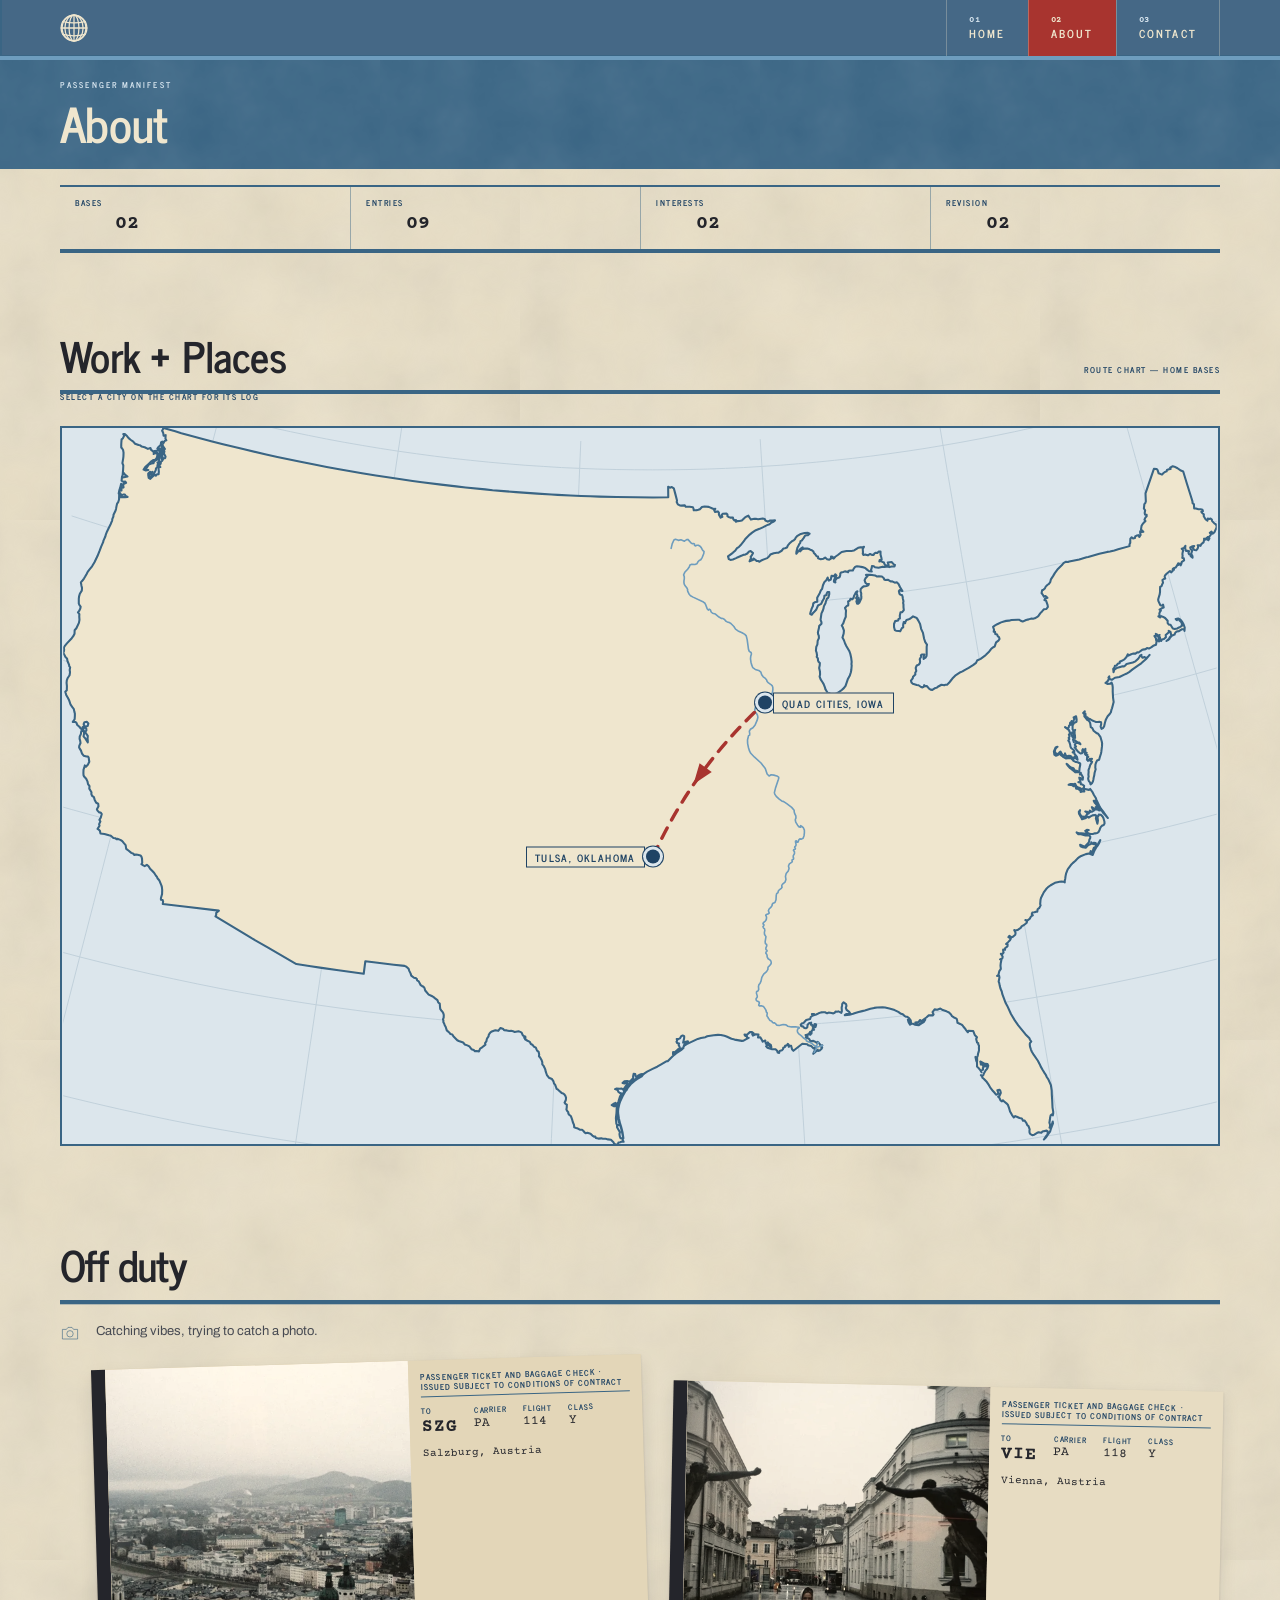
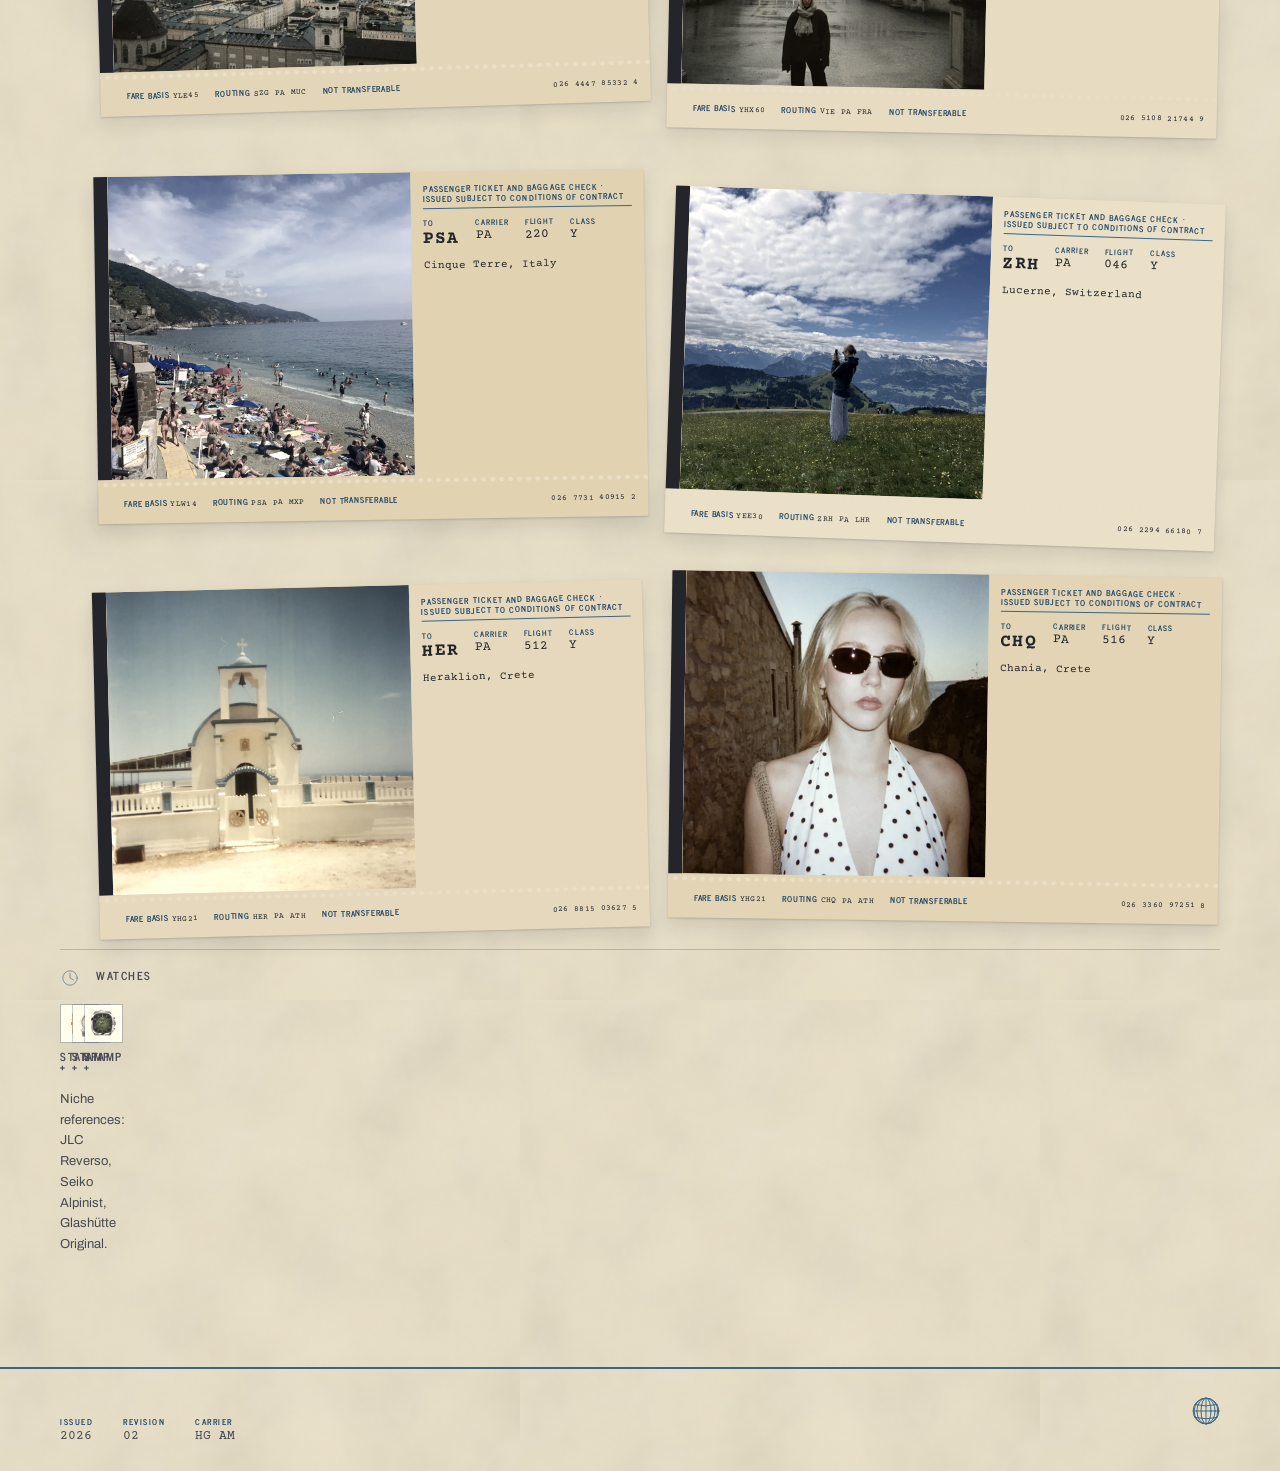
==== about.html @ 4b12994c "Strip the Off duty section down to one line Three labels were describing the same thing. "Hobbies" a" ====
<!DOCTYPE html>
<html lang="en">
<head>
<meta charset="utf-8">
<meta name="viewport" content="width=device-width, initial-scale=1">
<title>About &mdash; Hayden Guenzler</title>
<link rel="preconnect" href="https://fonts.googleapis.com">
<link rel="preconnect" href="https://fonts.gstatic.com" crossorigin>
<link href="https://fonts.googleapis.com/css2?family=News+Cycle:wght@400;700&family=Archivo:wght@400;500;600;700&family=Courier+Prime:wght@400;700&display=swap" rel="stylesheet">
<link rel="stylesheet" href="css/tokens.css?v=2">
<link rel="stylesheet" href="css/base.css?v=2">
<link rel="stylesheet" href="css/layout.css?v=2">
<link rel="stylesheet" href="css/components.css?v=2">
<link rel="stylesheet" href="css/route-map.css?v=2">
<link rel="stylesheet" href="css/boarding-stub.css?v=2">
</head>
<body>
<nav class="pa-nav">
  <div class="pa-shell">
    <a class="pa-nav-mark" href="index.html" aria-label="Home">
      <svg><use href="assets/icons.svg#pa-globe"></use></svg>
    </a>
    <ul>
      <li><a data-section href="index.html"><span class="num">01</span><span class="name">Home</span></a></li>
      <li><a data-section href="about.html" aria-current="page"><span class="num">02</span><span class="name">About</span></a></li>
      <li><a data-section href="contact.html"><span class="num">03</span><span class="name">Contact</span></a></li>
    </ul>
  </div>
</nav>

<header>
  <div class="pa-masthead">
    <div class="pa-inkwash"></div>
    <div class="pa-shell">
      <p class="pa-eyebrow">Passenger manifest</p>
      <h1>About</h1>
    </div>
  </div>
  <div class="pa-shell">
    <dl class="pa-fields">
      <div><dt class="pa-label">Bases</dt><dd class="pa-data">02</dd></div>
      <div><dt class="pa-label">Entries</dt><dd class="pa-data">09</dd></div>
      <div><dt class="pa-label">Interests</dt><dd class="pa-data">02</dd></div>
      <div><dt class="pa-label">Revision</dt><dd class="pa-data">02</dd></div>
    </dl>
  </div>
</header>

<main class="pa-shell" style="padding-top:64px">

  <section>
    <div class="pa-section-head">
      <h2>Work + Places</h2>
      <p class="pa-label">Route chart &mdash; home bases</p>
    </div>
    <hr>

    <p class="pa-label pa-map-hint" data-map-hint>Select a city on the chart for its log</p>
    <div class="pa-map-wrap" data-route-map>
      <figure class="pa-chart">
        <svg viewBox="0 0 1000 621" role="img" aria-label="Chart of the continental United States with two marked home bases, Quad Cities in Iowa and Tulsa in Oklahoma, joined by a dashed route line.">
          <use href="assets/us-outline.svg#us-grid" fill="none" stroke="#3A6584" stroke-width="0.8" opacity="0.18"></use>
          <use href="assets/us-outline.svg#us" fill="#EFE6CE" stroke="#3A6584" stroke-width="1.8" stroke-linejoin="round" stroke-linecap="round"></use>
          <use href="assets/us-outline.svg#us-rivers" fill="none" stroke="#6E9DBE" stroke-width="1.4" stroke-linecap="round" stroke-linejoin="round"></use>
          <path d="M 511.1 371.9 Q 546 295 608.2 238.1" fill="none" stroke="#A8342F" stroke-width="3" stroke-dasharray="10 8" stroke-linecap="round"></path>
          <polygon points="11,0 -7,6.5 -7,-6.5" fill="#A8342F" transform="translate(552.8 300) rotate(126)"></polygon>
        </svg>

        <a class="pa-pin" data-station="quad-cities" href="#log-quad-cities" aria-expanded="false">
          <span class="dot"></span><span class="plate">Quad Cities, Iowa</span>
        </a>
        <a class="pa-pin" data-station="tulsa" href="#log-tulsa" aria-expanded="false">
          <span class="dot"></span><span class="plate">Tulsa, Oklahoma</span>
        </a>
      </figure>

      <div class="pa-log" data-station="quad-cities" id="log-quad-cities">
        <div class="pa-log-head"><span class="dot"></span><h3>Quad Cities, Iowa</h3></div>
        <hr style="border-top:var(--pa-rule)">
        <ul class="pa-list">
        <li><svg><use href="assets/icons.svg#pa-pennant"></use></svg><p>Pleasant Valley High School</p></li>
        <li><svg><use href="assets/icons.svg#pa-note"></use></svg><p>Played drums in jazz band, ran cross country, played center in basketball. Briefly convinced this was the Larry Bird route</p></li>
        <li><svg><use href="assets/icons.svg#pa-rack"></use></svg><p>Watched logistics happen firsthand inside John Deere&rsquo;s parts warehouse, one of the largest in the country</p></li>
        </ul>
      </div>
      <div class="pa-log" data-station="tulsa" id="log-tulsa">
        <div class="pa-log-head"><span class="dot"></span><h3>Tulsa, Oklahoma</h3></div>
        <hr style="border-top:var(--pa-rule)">
        <ul class="pa-list">
        <li><svg><use href="assets/icons.svg#pa-pennant"></use></svg><p>Studied finance at Oral Roberts University</p></li>
        <li><svg><use href="assets/icons.svg#pa-document"></use></svg><p>Co-founded and ran M&amp;G Journal, a student-run finance publication covering capital markets, startups and careers, connecting students across private equity, investment banking and personal financial planning so they saw the whole field rather than one corner</p></li>
        <li><svg><use href="assets/icons.svg#pa-people"></use></svg><p>Co-founded Sky Ventures, Oklahoma&rsquo;s first student-run accelerator, five universities, six companies through the cohort, $50,000 deployed</p></li>
        <li><svg><use href="assets/icons.svg#pa-book"></use></svg><p>Volunteered for Junior Achievement, helping teach financial literacy and an entrepreneurial mindset to elementary students</p></li>
        <li><svg><use href="assets/icons.svg#pa-bank"></use></svg><p>Risk-rated fintech and cannabis-adjacent accounts at Regent Bank, running onboarding through committee review inside a heavily regulated shop</p></li>
        <li><svg><use href="assets/icons.svg#pa-launch"></use></svg><p>Help founders build, launch and grow companies at i2E, connecting them to capital across the region</p></li>
</ul>
      </div>
    </div>

  </section>

  <section class="pa-section">
    <div class="pa-section-head">
      <h2>Off duty</h2>
    </div>
    <hr>

    <div class="pa-hobby">
      <svg><use href="assets/icons.svg#pa-camera"></use></svg>
      <div>
        <p class="pa-note" style="margin-bottom:20px">Catching vibes, trying to catch a photo.</p>
        <div class="pa-stubs">
          <details class="pa-stub">
            <summary>
              <div class="pa-stub-top">
                <span class="pa-stub-edge"></span>
                <figure><img src="assets/images/travel/salzburg.webp" alt="Salzburg seen from the fortress at dusk, church domes and the river below a grey sky" width="900" height="1200" loading="lazy" decoding="async"></figure>
                <div class="pa-stub-body">
                  <p class="pa-stub-terms">Passenger Ticket and Baggage Check &middot; Issued subject to conditions of contract</p>
                  <dl>
                    <dt>To</dt><dt>Carrier</dt><dt>Flight</dt><dt>Class</dt>
                    <dd>SZG</dd><dd>PA</dd><dd>114</dd><dd>Y</dd>
                  </dl>
                  <p class="pa-stub-city">Salzburg, Austria</p>
                </div>
              </div>
              <div class="pa-perf"></div>
              <div class="pa-stub-foot">
                <span>Fare basis <b>YLE45</b></span>
                <span>Routing <b>SZG PA MUC</b></span>
                <span>Not transferable</span>
                <span class="serial"><b>026 4447 85332 4</b></span>
              </div>
            </summary>
            <p class="pa-stub-note">Shot from the fortress. Domes, the river, and the whole city under low grey.</p>
          </details>
          <details class="pa-stub">
            <summary>
              <div class="pa-stub-top">
                <span class="pa-stub-edge"></span>
                <figure><img src="assets/images/travel/vienna.webp" alt="An empty street at dusk with wet cobbles, bronze statues on plinths either side and a fortress on the hill beyond" width="900" height="1200" loading="lazy" decoding="async"></figure>
                <div class="pa-stub-body">
                  <p class="pa-stub-terms">Passenger Ticket and Baggage Check &middot; Issued subject to conditions of contract</p>
                  <dl>
                    <dt>To</dt><dt>Carrier</dt><dt>Flight</dt><dt>Class</dt>
                    <dd>VIE</dd><dd>PA</dd><dd>118</dd><dd>Y</dd>
                  </dl>
                  <p class="pa-stub-city">Vienna, Austria</p>
                </div>
              </div>
              <div class="pa-perf"></div>
              <div class="pa-stub-foot">
                <span>Fare basis <b>YHX60</b></span>
                <span>Routing <b>VIE PA FRA</b></span>
                <span>Not transferable</span>
                <span class="serial"><b>026 5108 21744 9</b></span>
              </div>
            </summary>
            <p class="pa-stub-note">Empty street at dusk. Wet cobbles, bronze statues mid-throw on both sides.</p>
          </details>
          <details class="pa-stub">
            <summary>
              <div class="pa-stub-top">
                <span class="pa-stub-edge"></span>
                <figure><img src="assets/images/travel/cinque-terre.webp" alt="A crowded pebble beach on the Ligurian coast with blue umbrellas, headland and open sea" width="900" height="1200" loading="lazy" decoding="async"></figure>
                <div class="pa-stub-body">
                  <p class="pa-stub-terms">Passenger Ticket and Baggage Check &middot; Issued subject to conditions of contract</p>
                  <dl>
                    <dt>To</dt><dt>Carrier</dt><dt>Flight</dt><dt>Class</dt>
                    <dd>PSA</dd><dd>PA</dd><dd>220</dd><dd>Y</dd>
                  </dl>
                  <p class="pa-stub-city">Cinque Terre, Italy</p>
                </div>
              </div>
              <div class="pa-perf"></div>
              <div class="pa-stub-foot">
                <span>Fare basis <b>YLW14</b></span>
                <span>Routing <b>PSA PA MXP</b></span>
                <span>Not transferable</span>
                <span class="serial"><b>026 7731 40915 2</b></span>
              </div>
            </summary>
            <p class="pa-stub-note">Monterosso in September. Umbrellas all the way down to the water.</p>
          </details>
          <details class="pa-stub">
            <summary>
              <div class="pa-stub-top">
                <span class="pa-stub-edge"></span>
                <figure><img src="assets/images/travel/lucerne.webp" alt="A meadow of buttercups high above the valley with snow-capped Alps along the horizon" width="900" height="1200" loading="lazy" decoding="async"></figure>
                <div class="pa-stub-body">
                  <p class="pa-stub-terms">Passenger Ticket and Baggage Check &middot; Issued subject to conditions of contract</p>
                  <dl>
                    <dt>To</dt><dt>Carrier</dt><dt>Flight</dt><dt>Class</dt>
                    <dd>ZRH</dd><dd>PA</dd><dd>046</dd><dd>Y</dd>
                  </dl>
                  <p class="pa-stub-city">Lucerne, Switzerland</p>
                </div>
              </div>
              <div class="pa-perf"></div>
              <div class="pa-stub-foot">
                <span>Fare basis <b>YEE30</b></span>
                <span>Routing <b>ZRH PA LHR</b></span>
                <span>Not transferable</span>
                <span class="serial"><b>026 2294 66180 7</b></span>
              </div>
            </summary>
            <p class="pa-stub-note">Up the Rigi. Alps on every side and a meadow full of buttercups.</p>
          </details>
          <details class="pa-stub">
            <summary>
              <div class="pa-stub-top">
                <span class="pa-stub-edge"></span>
                <figure><img src="assets/images/travel/crete-heraklion.webp" alt="A small whitewashed Greek chapel with a blue dome and bell, the sea behind it" width="900" height="1200" loading="lazy" decoding="async"></figure>
                <div class="pa-stub-body">
                  <p class="pa-stub-terms">Passenger Ticket and Baggage Check &middot; Issued subject to conditions of contract</p>
                  <dl>
                    <dt>To</dt><dt>Carrier</dt><dt>Flight</dt><dt>Class</dt>
                    <dd>HER</dd><dd>PA</dd><dd>512</dd><dd>Y</dd>
                  </dl>
                  <p class="pa-stub-city">Heraklion, Crete</p>
                </div>
              </div>
              <div class="pa-perf"></div>
              <div class="pa-stub-foot">
                <span>Fare basis <b>YHG21</b></span>
                <span>Routing <b>HER PA ATH</b></span>
                <span>Not transferable</span>
                <span class="serial"><b>026 8815 03627 5</b></span>
              </div>
            </summary>
            <p class="pa-stub-note">A white chapel above the sea. Blue dome, one bell, nobody else up there.</p>
          </details>
          <details class="pa-stub">
            <summary>
              <div class="pa-stub-top">
                <span class="pa-stub-edge"></span>
                <figure><img src="assets/images/travel/crete-chania.webp" alt="A portrait in evening light beside a dry stone wall, the sea just visible past it" width="900" height="1200" loading="lazy" decoding="async"></figure>
                <div class="pa-stub-body">
                  <p class="pa-stub-terms">Passenger Ticket and Baggage Check &middot; Issued subject to conditions of contract</p>
                  <dl>
                    <dt>To</dt><dt>Carrier</dt><dt>Flight</dt><dt>Class</dt>
                    <dd>CHQ</dd><dd>PA</dd><dd>516</dd><dd>Y</dd>
                  </dl>
                  <p class="pa-stub-city">Chania, Crete</p>
                </div>
              </div>
              <div class="pa-perf"></div>
              <div class="pa-stub-foot">
                <span>Fare basis <b>YHG21</b></span>
                <span>Routing <b>CHQ PA ATH</b></span>
                <span>Not transferable</span>
                <span class="serial"><b>026 3360 97251 8</b></span>
              </div>
            </summary>
            <p class="pa-stub-note">Warm stone, low sun, the sea just past the wall.</p>
          </details>
        </div>
      </div>
    </div>

    <div class="pa-hobby">
      <svg><use href="assets/icons.svg#pa-clock"></use></svg>
      <p>Watches</p>
      <div>
        <div class="pa-watches">
      <details>
        <summary>
          <img src="assets/images/watches/jlc-reverso.webp" alt="Jaeger-LeCoultre Reverso in yellow gold with a red guilloche dial" width="800" height="800" loading="lazy" decoding="async">
          <span>Stamp +</span>
        </summary>
        <div class="pa-stamp-card">
          <dl>
            <div><dt>Origin</dt><dd>Switzerland &mdash; Vall&eacute;e de Joux</dd></div>
            <div><dt>Founded</dt><dd class="pa-data">1833</dd><dd>Maison founded. The Reverso itself dates to 1931.</dd></div>
            <div><dt>Made for</dt><dd>Polo. The case pivots in its carrier so the crystal can be turned face-down against a mallet strike.</dd></div>
          </dl>
        </div>
      </details>
      <details>
        <summary>
          <img src="assets/images/watches/seiko-alpinist.webp" alt="Vintage Seiko Alpinist with a cream dial, gold indices and a red Alpinist script" width="800" height="800" loading="lazy" decoding="async">
          <span>Stamp +</span>
        </summary>
        <div class="pa-stamp-card">
          <dl>
            <div><dt>Origin</dt><dd>Japan &mdash; Nagano</dd></div>
            <div><dt>Founded</dt><dd class="pa-data">1959</dd><dd>The Alpinist line. Seiko itself dates to 1881.</dd></div>
            <div><dt>Made for</dt><dd>Mountaineering. An inner compass ring takes a bearing off the sun, for climbers carrying no instruments.</dd></div>
          </dl>
        </div>
      </details>
      <details>
        <summary>
          <img src="assets/images/watches/glashutte-original.webp" alt="Glashutte Original chronograph with a green dial and cushion case" width="800" height="800" loading="lazy" decoding="async">
          <span>Stamp +</span>
        </summary>
        <div class="pa-stamp-card">
          <dl>
            <div><dt>Origin</dt><dd>Germany &mdash; Glash&uuml;tte, Saxony</dd></div>
            <div><dt>Founded</dt><dd class="pa-data">1845</dd><dd>Watchmaking in the town. The brand name is far younger.</dd></div>
            <div><dt>Made for</dt><dd>Precision timing. A chronograph built to measure elapsed intervals, not to be worn underwater.</dd></div>
          </dl>
        </div>
      </details>
        </div>
        <p class="pa-note">Niche references: JLC Reverso, Seiko Alpinist, Glash&uuml;tte Original.</p>
      </div>
    </div>
  </section>
</main>

<footer class="pa-footer">
  <div class="pa-shell">
    <dl>
      <div><dt class="pa-label">Issued</dt><dd>2026</dd></div>
      <div><dt class="pa-label">Revision</dt><dd>02</dd></div>
      <div><dt class="pa-label">Carrier</dt><dd>HG AM</dd></div>
    </dl>
    <svg class="pa-globe"><use href="assets/icons.svg#pa-globe"></use></svg>
  </div>
</footer>
<script src="js/route-map.js" defer></script>
</body>
</html>
---- css/tokens.css ----
/* ============================================================================
   TOKENS
   Period system: faded sky blue on warm cream, 1960s airline print.
   Same variable names as before — values rebound to the period palette.
   ========================================================================= */

:root {
  /* ---- Ink & paper ---------------------------------------------------- */
  --pa-sky:          #6E9DBE;  /* field blue — large areas, badge */
  --pa-blue:         #3A6584;  /* rules, hairlines, bars, fills */
  --pa-globe-blue:   #1F4364;  /* deep ink — small type, labels */
  --pa-stock:        #E9DFC6;  /* page stock */
  --pa-card:         #EFE6CE;  /* card / panel stock */
  --pa-ink:          #24252B;  /* body ink */
  --pa-ink-soft:     #474A52;  /* secondary ink */
  --pa-stamp:        #A8342F;  /* rubber stamp red */
  --pa-sky-pale:     #D6E4EE;  /* type on blue bars */
  --pa-chart:        #DCE6EC;  /* chart water */

  /* Legacy aliases kept so older rules keep resolving */
  --pa-navy:         var(--pa-globe-blue);
  --pa-paper:        var(--pa-stock);

  /* ---- Rules ---------------------------------------------------------- */
  --pa-rule-hair:    1px solid rgba(58, 101, 132, .3);
  --pa-rule-thin:    1px solid rgba(58, 101, 132, .45);
  --pa-rule:         2px solid var(--pa-blue);
  --pa-rule-heavy:   3px solid var(--pa-blue);
  --pa-rule-bold:    4px solid var(--pa-blue);

  /* ---- Type ----------------------------------------------------------- */
  --pa-display: "News Cycle", "Trade Gothic", "News Gothic", Helvetica, Arial, sans-serif;
  --pa-data:    "Courier Prime", "Courier New", monospace;
  --pa-body:    Archivo, Helvetica, Arial, sans-serif;

  --pa-track-label: .2em;   /* letterpress caps */
  --pa-track-wide:  .28em;  /* eyebrows */
  --pa-track-data:  .06em;

  /* Label floor is 7.5px — nothing in the system goes smaller */
  --pa-size-label:  7.5px;
  --pa-size-eyebrow: 9px;
  --pa-size-data:   15px;
  --pa-size-body:   16px;

  /* ---- Space ---------------------------------------------------------- */
  --pa-gap-xs: 6px;
  --pa-gap-sm: 12px;
  --pa-gap:    20px;
  --pa-gap-lg: 48px;
  --pa-gap-xl: 96px;
  --pa-measure: 1200px;

  /* ---- Print texture --------------------------------------------------- */
  --pa-mottle: url("data:image/svg+xml,%3Csvg xmlns='http://www.w3.org/2000/svg' width='520' height='520'%3E%3Cfilter id='pg'%3E%3CfeTurbulence type='fractalNoise' baseFrequency='.011' numOctaves='5' seed='19'/%3E%3CfeColorMatrix type='saturate' values='0'/%3E%3C/filter%3E%3Crect width='520' height='520' filter='url(%23pg)' opacity='.22'/%3E%3C/svg%3E");
  --pa-grain:  url("data:image/svg+xml,%3Csvg xmlns='http://www.w3.org/2000/svg' width='150' height='150'%3E%3Cfilter id='f2'%3E%3CfeTurbulence type='fractalNoise' baseFrequency='.92' numOctaves='1' seed='15'/%3E%3CfeColorMatrix type='saturate' values='0'/%3E%3C/filter%3E%3Crect width='150' height='150' filter='url(%23f2)' opacity='.38'/%3E%3C/svg%3E");
  --pa-ink-mottle: url("data:image/svg+xml,%3Csvg xmlns='http://www.w3.org/2000/svg' width='380' height='380'%3E%3Cfilter id='i'%3E%3CfeTurbulence type='fractalNoise' baseFrequency='.022' numOctaves='4' seed='63'/%3E%3CfeColorMatrix type='saturate' values='0'/%3E%3C/filter%3E%3Crect width='380' height='380' filter='url(%23i)' opacity='.6'/%3E%3C/svg%3E");

  --pa-lift: 0 1px 2px rgba(20, 24, 29, .18), 0 12px 28px rgba(20, 24, 29, .16);
}
---- css/base.css ----
/* ============================================================================
   BASE
   ========================================================================= */

*, *::before, *::after { box-sizing: border-box; }

html, body { overflow-x: clip; }

html { -webkit-text-size-adjust: 100%; }

body {
  margin: 0;
  background-color: var(--pa-stock);
  background-image: var(--pa-mottle);
  background-size: 520px;
  color: var(--pa-ink);
  font: 400 var(--pa-size-body)/1.6 var(--pa-body);
  text-wrap: pretty;
}

h1, h2, h3 {
  font-family: var(--pa-display);
  font-weight: 700;
  letter-spacing: -.015em;
  margin: 0;
}

h1 { font-size: clamp(1.9rem, 4.6vw, 3rem); line-height: .95; }
h2 { font-size: clamp(1.8rem, 3.4vw, 2.6rem); line-height: 1.1; }
h3 { font-size: 21px; line-height: 1.15; letter-spacing: .02em; }

p { margin: 0; }

img, svg { max-width: 100%; }

a { color: var(--pa-globe-blue); text-underline-offset: .2em; text-decoration-thickness: 1px; }
a:hover { color: var(--pa-stamp); }

summary::-webkit-details-marker { display: none; }

:focus-visible { outline: 2px solid var(--pa-stamp); outline-offset: 2px; }

hr { border: 0; border-top: var(--pa-rule-bold); margin: 0; }

/* ---- Type roles ---------------------------------------------------------
   Three voices, as on the printed forms:
   .pa-label  letterpress caps        .pa-data  machine-struck
   body copy  neutral grotesque
   ------------------------------------------------------------------------ */

.pa-label {
  font: 700 var(--pa-size-label)/1 var(--pa-display);
  letter-spacing: var(--pa-track-label);
  text-transform: uppercase;
  color: var(--pa-globe-blue);
}

.pa-eyebrow {
  font: 700 var(--pa-size-eyebrow)/1 var(--pa-display);
  letter-spacing: var(--pa-track-wide);
  text-transform: uppercase;
  color: var(--pa-globe-blue);
}

.pa-data {
  font: 700 var(--pa-size-data)/1 var(--pa-data);
  color: var(--pa-ink);
}

.pa-note { font: 400 13px/1.6 var(--pa-body); color: var(--pa-ink-soft); }

.pa-caps {
  font: 700 13px/1.1 var(--pa-display);
  letter-spacing: .11em;
  text-transform: uppercase;
  color: var(--pa-ink);
}

/* ---- Print texture helpers ---------------------------------------------- */

.pa-textured { position: relative; }

.pa-textured > .pa-grain,
.pa-textured > .pa-mottle {
  position: absolute;
  inset: 0;
  pointer-events: none;
  mix-blend-mode: multiply;
}

.pa-mottle { background-image: var(--pa-mottle); background-size: 420px; opacity: .42; }
.pa-grain  { background-image: var(--pa-grain); opacity: .5; }

/* Screen-blend layer that breaks up flat ink so coverage reads as printed */
.pa-inkwash {
  position: absolute;
  inset: 0;
  pointer-events: none;
  background-image: var(--pa-ink-mottle);
  background-size: 380px;
  mix-blend-mode: screen;
  opacity: .18;
}

.pa-scratches {
  position: absolute;
  inset: 0;
  width: 100%;
  height: 100%;
  pointer-events: none;
  mix-blend-mode: multiply;
}

.visually-hidden {
  position: absolute;
  width: 1px; height: 1px;
  margin: -1px; padding: 0;
  overflow: hidden;
  clip-path: inset(50%);
  white-space: nowrap;
}
---- css/layout.css ----
/* ============================================================================
   LAYOUT
   ========================================================================= */

.pa-shell { max-width: var(--pa-measure); margin: 0 auto; padding-inline: var(--pa-gap); }

.pa-section { margin-top: var(--pa-gap-xl); }

.pa-section-head {
  display: flex;
  flex-wrap: wrap;
  align-items: baseline;
  justify-content: space-between;
  gap: var(--pa-gap-sm);
  margin-bottom: var(--pa-gap-sm);
}

/* ---- Page masthead: solid blue band + ruled field strip ------------------ */

.pa-masthead { position: relative; background: var(--pa-blue); overflow: hidden; }

.pa-masthead > .pa-shell { position: relative; padding-block: 22px 24px; }

.pa-masthead .pa-eyebrow { color: var(--pa-sky-pale); font-size: 7.5px; letter-spacing: .28em; }

.pa-masthead h1 { margin-top: 10px; color: var(--pa-card); }

/* ---- Ruled field row ----------------------------------------------------- */

.pa-fields {
  display: grid;
  grid-template-columns: repeat(auto-fit, minmax(130px, 1fr));
  border-top: var(--pa-rule);
  border-bottom: var(--pa-rule-bold);
}

.pa-fields > div { padding: 13px 15px 15px; }
.pa-fields > div + div { border-left: var(--pa-rule-thin); }
.pa-fields .pa-label { display: block; margin-bottom: 6px; }
.pa-fields .pa-data { font-size: 20px; }

/* ---- Entry list ---------------------------------------------------------- */

.pa-list { list-style: none; margin: 0; padding: 0; }

.pa-list > li {
  display: grid;
  grid-template-columns: 22px 1fr;
  gap: 12px;
  align-items: start;
  padding-block: 10px;
  border-top: var(--pa-rule-hair);
}

.pa-list svg { width: 22px; height: 22px; color: var(--pa-blue); margin-top: .15em; flex: none; }
.pa-list p { font: 400 13px/1.5 var(--pa-body); }

/* ---- Footer -------------------------------------------------------------- */

.pa-footer { margin-top: var(--pa-gap-xl); border-top: var(--pa-rule); padding-block: 28px; }

.pa-footer > .pa-shell {
  display: flex;
  flex-wrap: wrap;
  align-items: baseline;
  justify-content: space-between;
  gap: 22px;
}

.pa-footer dl { display: flex; flex-wrap: wrap; gap: 30px; margin: 0; }
.pa-footer div { display: grid; gap: 3px; }
.pa-footer dd { margin: 0; font: 400 13px/1 var(--pa-data); color: var(--pa-ink-soft); }
.pa-footer .pa-globe { width: 28px; height: 28px; color: var(--pa-blue); --mark-stroke: 3.5; --globe-detail: none; }
---- css/components.css ----
/* ============================================================================
   COMPONENTS
   ========================================================================= */

/* ---- Nav: solid blue bar, stamp-red active cell -------------------------- */

.pa-nav {
  position: sticky;
  top: 0;
  z-index: 20;
  background: var(--pa-blue);
  border-bottom: 4px solid var(--pa-sky);
  overflow: hidden;
}

/* Off-register plate shift */
.pa-nav::before {
  content: "";
  position: absolute;
  inset: 0;
  background: var(--pa-stamp);
  mix-blend-mode: screen;
  opacity: .08;
  transform: translate(2px, -1px);
  pointer-events: none;
}

.pa-nav > .pa-shell {
  position: relative;
  display: flex;
  flex-wrap: wrap;
  align-items: stretch;
  justify-content: space-between;
  gap: var(--pa-gap-sm);
}

.pa-nav-mark {
  display: flex;
  align-items: center;
  padding-block: 14px;
  color: var(--pa-card);
  text-decoration: none;
}

.pa-nav-mark svg { width: 28px; height: 28px; --mark-stroke: 4.5; --globe-detail: none; }

.pa-nav ul { display: flex; flex-wrap: wrap; margin: 0; padding: 0; list-style: none; }

.pa-nav a[data-section] {
  display: grid;
  align-content: center;
  gap: 2px;
  height: 100%;
  /* border-box matters: height:100% + padding would otherwise overflow the bar */
  box-sizing: border-box;
  padding: 12px 22px;
  text-decoration: none;
  border-left: 1px solid rgba(239, 230, 206, .3);
}

.pa-nav li:last-child a[data-section] { border-right: 1px solid rgba(239, 230, 206, .3); }

.pa-nav a[data-section] .num {
  font: 700 9px/1 var(--pa-data);
  letter-spacing: .1em;
  color: var(--pa-sky-pale);
}

.pa-nav a[data-section] .name {
  font: 700 11px/1.2 var(--pa-display);
  letter-spacing: var(--pa-track-label);
  text-transform: uppercase;
  color: var(--pa-card);
}

.pa-nav a[aria-current="page"] { background: var(--pa-stamp); }
.pa-nav a[aria-current="page"] .num { color: var(--pa-card); }

/* ---- Home: the tin sign -------------------------------------------------- */

.pa-cover {
  position: relative;
  background: var(--pa-card);
  min-height: 640px;
  overflow: hidden;
  display: grid;
  place-items: center;
}

.pa-cover .pa-mottle { background-size: 500px; opacity: .45; z-index: 4; }
.pa-cover .pa-grain  { opacity: .6; z-index: 4; }
.pa-cover .pa-grain  { background-image: radial-gradient(ellipse 34% 26% at 10% 12%, rgba(120, 92, 44, .26), transparent 72%), radial-gradient(ellipse 30% 24% at 92% 88%, rgba(110, 84, 40, .24), transparent 72%), var(--pa-grain); }
.pa-cover .pa-inkwash { opacity: .24; z-index: 4; background-size: 340px; }
.pa-cover .pa-scratches { z-index: 5; }

.pa-cover-inner {
  position: relative;
  z-index: 2;
  display: grid;
  justify-items: center;
  gap: 26px;
  padding: 52px var(--pa-gap);
  text-align: center;
}

.pa-badge { width: min(74vw, 420px); height: auto; display: block; }

.pa-cover-inner .pa-eyebrow { font-size: 10px; letter-spacing: .3em; line-height: 1.4; }

/* The cover grid's 26px gap spaces major elements (badge, byline). The two
   byline lines are one block, so they group into a single grid child and set
   their own tighter rhythm rather than inheriting that gap. */
.pa-byline { display: grid; gap: 7px; justify-items: center; }

/* Colour alone cannot signal a link, so the underline is permanent. Offset
   clears the descenders on wide-tracked caps; hover thickens rather than
   recolours, keeping stamp red reserved. */
.pa-eyebrow-link {
  color: inherit;
  text-decoration: underline;
  text-decoration-thickness: 1px;
  text-underline-offset: 3px;
  /* The eyebrow is set in caps, but i2E is a wordmark and its lowercase i is
     part of the mark, so this one word opts out of the transform. */
  text-transform: none;
}
.pa-eyebrow-link:hover,
.pa-eyebrow-link:focus-visible { text-decoration-thickness: 2px; }

/* Grommets */
.pa-grommet {
  position: absolute;
  width: 10px;
  height: 10px;
  border-radius: 50%;
  background: #C0B59A;
  box-shadow: inset 0 1px 2px rgba(0, 0, 0, .55);
  z-index: 6;
}

.pa-grommet.tl { top: 16px; left: 16px; }
.pa-grommet.tr { top: 16px; right: 16px; }
.pa-grommet.bl { bottom: 16px; left: 16px; }
.pa-grommet.br { bottom: 16px; right: 16px; }

/* ---- Watch stamps -------------------------------------------------------- */

.pa-watches { display: grid; grid-template-columns: repeat(3, minmax(0, 14rem)); gap: var(--pa-gap-sm); margin-bottom: 16px; }

.pa-watches summary { display: grid; gap: 8px; cursor: pointer; list-style: none; }

.pa-watches img {
  width: 100%;
  height: auto;
  box-sizing: border-box;
  aspect-ratio: 1;
  /* contain, not cover - these are product shots and must not be cropped or stretched */
  object-fit: contain;
  display: block;
  border: var(--pa-rule-hair);
  filter: sepia(.22) saturate(.82) contrast(1.02);
}

.pa-watches summary span {
  font: 700 11px/1 var(--pa-display);
  letter-spacing: .14em;
  text-transform: uppercase;
  color: var(--pa-ink-soft);
}

.pa-stamp-card {
  position: relative;
  margin-top: var(--pa-gap-sm);
  padding: 16px;
  border: 2px solid var(--pa-globe-blue);
  color: var(--pa-globe-blue);
  background: var(--pa-card);
}

.pa-stamp-card::before {
  content: "";
  position: absolute;
  inset: 3px;
  border: 1px solid var(--pa-globe-blue);
  opacity: .5;
  pointer-events: none;
}

.pa-stamp-card dl { display: grid; gap: var(--pa-gap-sm); margin: 0; }
.pa-stamp-card dt { font: 700 11px/1.15 var(--pa-display); letter-spacing: .14em; text-transform: uppercase; opacity: .8; }
.pa-stamp-card dd { margin: 0; font: 400 14px/1.45 var(--pa-body); }
.pa-stamp-card .pa-data { font-size: 20px; line-height: 1.2; }

.pa-watches details:nth-child(1) .pa-stamp-card { transform: rotate(-1.5deg); }
.pa-watches details:nth-child(2) .pa-stamp-card { transform: rotate(1.25deg); }
.pa-watches details:nth-child(3) .pa-stamp-card { transform: rotate(-1deg); }

/* ---- Hobby rows ---------------------------------------------------------- */

.pa-hobby {
  display: grid;
  /* Two columns since the category label was removed: the camera now sits
     against the line about the photographs rather than against a word
     repeating what the pictures already show. */
  grid-template-columns: 20px minmax(0, 1fr);
  gap: 16px;
  align-items: start;
  padding-block: 16px;
  border-top: var(--pa-rule-hair);
}

.pa-hobby > svg { width: 20px; height: 20px; color: var(--pa-blue); margin-top: .15em; flex: none; }

.pa-hobby > p {
  margin-top: .35em;
  font: 700 11px/1.15 var(--pa-display);
  letter-spacing: .14em;
  text-transform: uppercase;
  color: var(--pa-ink-soft);
}

/* ---- Contact: the enquiry form ------------------------------------------- */

.pa-form-card {
  position: relative;
  width: min(100%, 46rem);
  margin-inline: auto;
  background: var(--pa-card);
  box-shadow: var(--pa-lift);
}

.pa-form-card > .pa-inner { position: relative; z-index: 2; border-top: var(--pa-rule-heavy); border-bottom: var(--pa-rule-heavy); }

.pa-form-head {
  display: flex;
  flex-wrap: wrap;
  align-items: center;
  justify-content: space-between;
  gap: 10px;
  padding: 9px 14px;
  border-bottom: var(--pa-rule);
}

.pa-form-head .pa-label { line-height: 1.3; }
.pa-form-head svg { width: 17px; height: 17px; color: var(--pa-blue); --mark-stroke: 4.5; --globe-detail: none; flex: none; }

.pa-form-grid { display: grid; grid-template-columns: repeat(auto-fit, minmax(min(16rem, 100%), 1fr)); }
.pa-form-grid > :first-child { border-right: var(--pa-rule-thin); }

.pa-station { display: flex; align-items: center; gap: 13px; padding: 14px; }
.pa-station svg { width: 74px; height: auto; flex: none; display: block; }
.pa-station div { display: grid; gap: 5px; }
.pa-station .name { font: 700 17px/1 var(--pa-display); letter-spacing: .05em; text-transform: uppercase; color: var(--pa-ink); }
.pa-station .sub { font: 400 10.5px/1.35 var(--pa-data); color: var(--pa-ink-soft); }

.pa-coords { display: grid; grid-template-columns: repeat(3, 1fr); border-top: var(--pa-rule-thin); }
.pa-coords > div { padding: 8px 10px 10px; }
.pa-coords > div + div { border-left: var(--pa-rule-thin); }
.pa-coords .pa-label { display: block; margin-bottom: 5px; }

.pa-route-head { padding: 8px 14px 9px; border-bottom: var(--pa-rule-thin); }

.pa-route-row {
  display: grid;
  grid-template-columns: 22px 1fr auto;
  gap: 13px;
  align-items: center;
  padding: 11px 14px;
  text-decoration: none;
}

.pa-route-row + .pa-route-row,
.pa-route-row:not(:last-child) { border-bottom: var(--pa-rule-hair); }

.pa-route-row > svg { width: 22px; height: 22px; color: var(--pa-blue); --mark-stroke: 4; }
.pa-route-row .body { display: grid; gap: 3px; }
.pa-route-row .sub { font: 400 10.5px/1.35 var(--pa-data); color: var(--pa-ink-soft); }

.pa-route-row .cue {
  font: 700 var(--pa-size-label)/1 var(--pa-display);
  letter-spacing: .16em;
  text-transform: uppercase;
  color: var(--pa-ink-soft);
}

.pa-route-row .cue.open { color: var(--pa-stamp); }

a.pa-route-row:hover { background: #E4D9BB; }

.pa-form-foot {
  display: flex;
  flex-wrap: wrap;
  align-items: center;
  gap: 4px 18px;
  padding: 8px 14px 10px;
  border-top: var(--pa-rule);
  font: 700 var(--pa-size-label)/1.5 var(--pa-display);
  letter-spacing: .14em;
  text-transform: uppercase;
  color: var(--pa-globe-blue);
}

.pa-form-foot b,
.pa-form-foot .serial { font-family: var(--pa-data); font-weight: 400; letter-spacing: .04em; text-transform: none; color: var(--pa-ink); }
.pa-form-foot .serial { margin-inline-start: auto; }

.pa-rubber-stamp {
  position: absolute;
  top: -11px;
  right: 26px;
  z-index: 4;
  border: 2px solid var(--pa-stamp);
  color: var(--pa-stamp);
  padding: 4px 9px 5px;
  transform: rotate(-4deg);
  background: var(--pa-card);
  opacity: .9;
  font: 700 var(--pa-size-label)/1.2 var(--pa-display);
  letter-spacing: var(--pa-track-label);
  text-transform: uppercase;
}

/* ============================================================================
   TICKET JACKET  -  Contact cover (canvas option 1a)
   ----------------------------------------------------------------------------
   Lifted from the 1a artboard in the design canvas: flat sky field, white
   line-art globe, cream wordmark band across the equator, fold crease,
   grommets, dog-eared corner.

   The globe is the link. That is the whole idea here - the object you would
   actually pick up is the thing you press, rather than a labelled button
   sitting next to a picture of one.

   Two things that makes necessary:
   - the band reads LINKEDIN, not HG AM. If the mark is the control, it has to
     say where it goes; a wordmark would leave the destination unguessable.
   - every decorative layer is pointer-events: none, so the textures and the
     crease cannot swallow the click. They sit above the field and below the
     link, and without that the hit area silently dies.

   The nav stays the site's blue bar rather than 1a's cream form strip. The
   cream strip belongs to that artboard's own system, and swapping the nav on
   one page only would make the shell inconsistent across three pages to gain
   nothing the cover does not already carry.
   ========================================================================== */

/* Proportions are taken from the artboard rather than invented. There the
   field is 430 tall, the globe 268 across, and the wordmark band crosses at
   173 from the top. So: the globe is 62% of the FIELD HEIGHT, and the band sits
   at 40% down, not centred.

   Sizing the globe off the height rather than the width is what keeps the
   composition looking like the artboard at any page width. Off the width it
   grew with the viewport and the whole thing drifted out of proportion. */
.pa-jacket {
  --jacket-h: clamp(26rem, 62vh, 38rem);
  position: relative;
  overflow: hidden;
  background: var(--pa-sky);
  min-block-size: var(--jacket-h);
}

/* Paper and ink noise, plus the vignette. Stacked in the canvas's own order:
   mottle multiplies down, grain overlays, ink screens back up. */
.pa-jacket::before,
.pa-jacket::after {
  content: "";
  position: absolute;
  inset: 0;
  pointer-events: none;
}

.pa-jacket::before {
  background-image: var(--pa-mottle);
  background-size: 420px;
  mix-blend-mode: multiply;
  opacity: .45;
}

.pa-jacket::after {
  background-image:
    radial-gradient(ellipse 60% 40% at 20% 15%, rgba(255,255,255,.10), transparent 70%),
    radial-gradient(ellipse 44% 34% at 88% 78%, rgba(31,67,100,.17), transparent 72%);
}

/* The fold. A jacket was folded in half and carried in a pocket; the crease is
   a highlight and a shadow a few pixels apart, nothing more. */
.pa-jacket__crease {
  position: absolute;
  inset-block: 0;
  inset-inline-start: 50%;
  inline-size: 14px;
  transform: translateX(-50%);
  pointer-events: none;
  background: linear-gradient(90deg,
    transparent,
    rgba(255,255,255,.22) 42%,
    rgba(20,24,29,.16) 52%,
    transparent);
}

/* --- The mark, which is the link ----------------------------------------- */

/* Absolutely placed so the equator lands at 40% of the field. The mark's own
   box is exactly the globe (the plane is out of flow below), so the band's 50%
   is the equator and the two line up by construction. */
.pa-jacket__mark {
  position: absolute;
  inset-block-start: 40%;
  inset-inline-start: 50%;
  transform: translate(-50%, -50%);
  z-index: 2;
  display: grid;
  justify-items: center;
  /* Full width, so the band it contains can run to both trim edges the way a
     printed wordmark band does. The GLOBE is what gets constrained, not the
     link - constraining the link was the first attempt and it stopped the band
     at the globe's edge, which made it look like a label stuck on the mark
     rather than ink laid across the card. */
  inline-size: 100%;
  text-decoration: none;
  transition: transform var(--duration-fast, 120ms) ease;
}

/* Out of flow, deliberately. In flow the plane sits above the globe and makes
   the link's box taller than the globe, so the band's 50% landed 14px above
   the equator - close enough to look like a mistake rather than a band. Taking
   the plane out means the mark's box IS the globe's box, and the band lands on
   the equator by construction rather than by a magic offset. */
.pa-jacket__plane {
  position: absolute;
  inset-block-end: 100%;
  inset-inline-start: 50%;
  transform: translateX(-50%);
  margin-block-end: .5rem;
  inline-size: 3.25rem;
  fill: var(--pa-card);
}

.pa-jacket__globe {
  inline-size: min(calc(var(--jacket-h) * 0.62), 82vw);
  block-size: auto;
  aspect-ratio: 1;
  fill: none;
  stroke: var(--pa-card);
  stroke-width: 1.15;
  stroke-linecap: round;
  opacity: .95;
}

/* The band sits across the equator, running the full width of the page the way
   the wordmark band does on a real jacket - it is printed on the card, not on
   the globe, so it must not stop at the globe's edge. */
.pa-jacket__band {
  position: absolute;
  inset-inline: 0;
  inset-block-start: 50%;
  transform: translateY(-50%);
  background: var(--pa-stock);
  padding-block: .7rem;
  text-align: center;
  box-shadow: 0 1px 0 rgba(20,24,29,.12);
  font: 700 clamp(1.25rem, 4vw, 1.875rem)/1 "News Cycle", Helvetica, Arial, sans-serif;
  letter-spacing: .22em;
  padding-inline-start: .22em;
  color: var(--pa-globe-blue);
}

.pa-jacket__mark:hover .pa-jacket__band,
.pa-jacket__mark:focus-visible .pa-jacket__band { color: var(--pa-stamp); }

.pa-jacket__mark:focus-visible {
  outline: 3px solid var(--pa-stock);
  outline-offset: 6px;
}

/* --- Field card, grommets, dog-ear --------------------------------------- */

.pa-jacket__card {
  position: absolute;
  inset-inline-start: clamp(1rem, 4vw, 2.125rem);
  inset-block-end: 1.875rem;
  z-index: 2;
  display: grid;
  gap: .55rem;
  background: var(--pa-stock);
  padding: .7rem 1.125rem .8rem;
  box-shadow: 0 1px 3px rgba(20,24,29,.18);
}

/* The card's fields. .pa-field is not a class this stylesheet defines, so the
   label and value ran together as inline spans - "ORIGINTUL". Stacking them is
   what the artboard does, and it is the same manifest grammar the rest of the
   site uses: tiny letterpress label over machine-struck value. */
.pa-jacket__card .pa-field {
  display: grid;
  gap: 2px;
  align-content: start;
}

.pa-jacket__card .pa-label { line-height: 1.1; }

.pa-jacket__grommet {
  position: absolute;
  inset-block-end: 2.125rem;
  inline-size: 15px;
  block-size: 15px;
  border-radius: 50%;
  background: #C9C2B2;
  box-shadow: inset 0 1px 2px rgba(0,0,0,.5), 0 0 0 3px rgba(239,228,204,.9);
  pointer-events: none;
}

.pa-jacket__grommet--a { inset-inline-end: 2.375rem; }
.pa-jacket__grommet--b { inset-inline-end: 4.875rem; }

.pa-jacket__dogear {
  position: absolute;
  inset-block-start: 0;
  inset-inline-end: 0;
  inline-size: 60px;
  block-size: 56px;
  pointer-events: none;
  clip-path: polygon(100% 0, 100% 97%, 86% 79%, 77% 72%, 58% 41%, 44% 31%, 31% 12%, 16% 8%, 0 0);
  background: linear-gradient(216deg, #E4DAC0 0 34%, #CFC4A9 72%, #BFB399 100%);
  box-shadow: -2px 2px 6px rgba(0,0,0,.22);
}

@media (max-width: 560px) {
  /* The card and the grommets fight for the same corner once the field is
     narrow. The grommets go; they are the more decorative of the two. */
  .pa-jacket__grommet { display: none; }
}


/* --- 1a's nav: the cream form strip ---------------------------------------
   Only on Contact, because the cream strip belongs to the 1a system and the
   other two pages are 1c. That is a real inconsistency across the shell and it
   is deliberate: the jacket cover reads as an object, and an object has its own
   furniture. Easy to roll site-wide if the mixed shell grates. */

.pa-nav--jacket {
  background: var(--pa-stock);
  border-block-end: 2px solid var(--pa-blue);
}

.pa-nav--jacket .pa-nav-mark svg {
  --globe-fill: var(--pa-blue);
  color: var(--pa-stock);
}

.pa-nav--jacket a[data-section] {
  border-inline-start: 1px solid rgba(58, 101, 132, .4);
  background: none;
}

.pa-nav--jacket a[data-section] .name { color: var(--pa-ink); }
.pa-nav--jacket a[data-section] .num  { color: var(--pa-globe-blue); }

.pa-nav--jacket a[data-section]:last-child,
.pa-nav--jacket li:last-child a[data-section] {
  border-inline-end: 1px solid rgba(58, 101, 132, .4);
}

.pa-nav--jacket a[data-section][aria-current="page"] { background: var(--pa-stamp); }
.pa-nav--jacket a[data-section][aria-current="page"] .name,
.pa-nav--jacket a[data-section][aria-current="page"] .num { color: var(--pa-stock); }
---- css/route-map.css ----
/* ============================================================================
   ROUTE MAP
   Chart + the station log that opens over it on hover.
   ========================================================================= */

.pa-map-wrap { position: relative; }

.pa-chart {
  position: relative;
  margin: 24px 0 0;
  background: var(--pa-chart);
  border: var(--pa-rule);
  aspect-ratio: 1000 / 621;
}

.pa-chart > svg { position: absolute; inset: 0; width: 100%; height: 100%; }

/* ---- Station pins -------------------------------------------------------- */

.pa-pin {
  position: absolute;
  z-index: 4;
  display: flex;
  align-items: center;
  gap: 8px;
  text-decoration: none;
  color: var(--pa-globe-blue);
}

.pa-pin[data-station="quad-cities"] { top: 38.35%; left: 60.82%; transform: translate(0, -50%); }

.pa-pin[data-station="tulsa"] {
  top: 59.89%;
  left: 51.11%;
  flex-direction: row-reverse;
  transform: translate(-100%, -50%);
}

.pa-pin .dot {
  width: 14px;
  height: 14px;
  flex: none;
  border-radius: 50%;
  background: var(--pa-globe-blue);
  box-shadow: 0 0 0 3px var(--pa-chart), 0 0 0 4px var(--pa-globe-blue);
  margin-inline: -7px;
}

.pa-pin .plate {
  white-space: nowrap;
  padding: 3px 8px;
  background: var(--pa-card);
  border: 1px solid var(--pa-globe-blue);
  font: 700 10px/1.3 var(--pa-display);
  letter-spacing: .14em;
  text-transform: uppercase;
}

.pa-pin.is-active .dot { background: var(--pa-stamp); box-shadow: 0 0 0 3px var(--pa-chart), 0 0 0 4px var(--pa-stamp); }

/* The inactive pin hides while a log is open so the card never sits under an
   irrelevant marker. */
.pa-map-wrap.has-open .pa-pin:not(.is-active) { visibility: hidden; }

/* ---- Station log --------------------------------------------------------- */

.pa-log {
  display: none;
  background: var(--pa-card);
  border: 2px solid var(--pa-globe-blue);
  box-shadow: 0 2px 4px rgba(20, 24, 29, .2), 0 12px 28px rgba(20, 24, 29, .22);
  padding: 14px 16px 16px;
  /* pointer-events off, or the card intercepts its own pin's mouseleave */
  pointer-events: none;
}

.pa-log.is-open { display: block; }

.pa-log h3 { font-size: 17px; }

.pa-log-head { display: flex; align-items: center; gap: 12px; margin-bottom: 12px; }

.pa-log-head .dot {
  width: 11px;
  height: 11px;
  flex: none;
  border-radius: 50%;
  background: var(--pa-globe-blue);
  box-shadow: 0 0 0 3px var(--pa-stock), 0 0 0 4px var(--pa-globe-blue);
}

/* Width is deliberate: 40%/22rem clears both pin coordinates on the chart.
   Anything wider and the card box spans a marker. */
/* The card only overlays the chart where the chart is tall enough to hold it.
   The chart keeps a fixed aspect ratio, so its height follows its width, and
   below about 960px the Tulsa log no longer fits and was clipping its last
   entry. Above this the card floats; below it, it stacks under the chart at
   full width, where nothing can be cut off. */
@media (min-width: 960px) {
  /* The card is sized against the chart, and the chart's height follows its
     width, so a narrower window gave the card less room while its text wrapped
     to more lines. The Tulsa log fit at 1440px with nothing to spare and was
     silently clipping its last entry below that. Wider card, less wrapping,
     and the full height of the chart to sit in. */
  .pa-log {
    position: absolute;
    z-index: 3;
    top: 2%;
    width: min(46%, 25rem);
    max-height: 96%;
    overflow-y: auto;
  }

  .pa-log[data-station="quad-cities"] { left: 3%; }
  .pa-log[data-station="tulsa"] { right: 3%; }
}

/* Below 640px the card stacks under the chart at full width, unconstrained
   height — an overlay that narrow is unreadable. */
@media (max-width: 959px) {
  .pa-log { position: relative; margin: 18px 0 2px; max-height: none; overflow: visible; }
}

/* The hint now sits above the chart, so it must not collapse when a log opens
   or the map would jump upward under the pointer. The hidden attribute is only
   display:none from the UA sheet, and any author rule outranks it, so the
   element keeps its box and only loses its ink. */
.pa-map-hint { margin: 0 0 10px; }
.pa-map-hint[hidden] { display: block; visibility: hidden; }
---- css/boarding-stub.css ----
/* ============================================================================
   BOARDING STUB
   Photo cards built as ticket stubs: black edge strip, halftone photo,
   struck flight data, perforation, and a fold-out caption.
   ========================================================================= */

.pa-stubs {
  display: grid;
  /* Wider floor: at 310px the stubs packed three-up and the photograph inside
     each one shrank to a thumbnail. 400px gives two per row on a laptop. */
  grid-template-columns: repeat(auto-fit, minmax(400px, 1fr));
  gap: 32px 24px;
  align-items: start;
}

.pa-stub {
  position: relative;
  background: var(--pa-card);
  box-shadow: 0 1px 2px rgba(20, 24, 29, .16), 0 8px 18px rgba(20, 24, 29, .1);
}

.pa-stub > summary { display: block; cursor: pointer; list-style: none; }

/* The photograph is the subject of the stub, so it takes the larger share.
   It was the other way round, which gave the printed boilerplate more room
   than the picture it was describing. */
.pa-stub-top { display: grid; grid-template-columns: 14px minmax(0, 1.3fr) minmax(0, 1fr); }

.pa-stub-edge { background: var(--pa-ink); }

.pa-stub figure {
  position: relative;
  margin: 0;
  /* The sources are 3:4 portrait. A 5:4 landscape window discarded about
     half of each frame; 1:1 keeps far more of the picture while still
     reading as a ticket window rather than a portrait print. */
  aspect-ratio: 1 / 1;
  overflow: hidden;
}

.pa-stub img {
  width: 100%;
  height: 100%;
  object-fit: cover;
  filter: sepia(.3) saturate(.72) contrast(1.06);
}

/* The halftone dot screen that used to sit here was removed once the stub
   photographs were enlarged. On a 3px grid it read as period texture at 127px
   wide; at 272px the same grid covered five times the area and turned into a
   mesh over the picture. The sepia on the image itself is kept, since that is
   what stops a modern photograph looking pasted onto aged stock. */

.pa-stub-body { padding: 12px 12px 8px; display: grid; align-content: start; gap: 8px; }

.pa-stub-terms {
  font: 700 8px/1.25 var(--pa-display);
  letter-spacing: .13em;
  text-transform: uppercase;
  color: var(--pa-globe-blue);
  padding-bottom: 4px;
  border-bottom: 1px solid var(--pa-blue);
}

.pa-stub dl {
  display: grid;
  grid-template-columns: auto repeat(3, auto);
  justify-content: start;
  gap: 0 16px;
  margin: 0;
}

.pa-stub dt {
  font: 700 var(--pa-size-label)/1.6 var(--pa-display);
  letter-spacing: .12em;
  text-transform: uppercase;
  color: var(--pa-globe-blue);
}

.pa-stub dd { margin: 0; font: 400 13px/1.2 var(--pa-data); color: var(--pa-ink); }
.pa-stub dd:first-of-type { font-weight: 700; font-size: 18px; letter-spacing: var(--pa-track-data); }

.pa-stub-city { font: 400 11px/1.2 var(--pa-data); color: var(--pa-ink); }

/* Perforation */
.pa-perf {
  height: 10px;
  background-image: radial-gradient(circle, var(--pa-stock) 0 2.1px, transparent 2.3px);
  background-size: 9px 10px;
  background-position: 3px center;
  background-repeat: repeat-x;
}

.pa-stub-foot {
  padding: 8px 12px 12px 26px;
  display: flex;
  flex-wrap: wrap;
  gap: 2px 16px;
  font: 700 8px/1.5 var(--pa-display);
  letter-spacing: .1em;
  text-transform: uppercase;
  color: var(--pa-globe-blue);
}

.pa-stub-foot b {
  font-family: var(--pa-data);
  font-weight: 400;
  letter-spacing: .04em;
  text-transform: none;
  color: var(--pa-ink);
}

.pa-stub-foot .serial { margin-inline-start: auto; }

.pa-stub-note {
  padding: 12px 16px 16px 26px;
  border-top: 1px dashed rgba(58, 101, 132, .5);
  font: 400 14px/1.45 var(--pa-body);
  color: var(--pa-ink);
}

/* Each stub sits at its own angle and offset, like cards dropped on a desk.
   Paper tints vary so they don't read as one printing. */
.pa-stub:nth-child(1) { transform: rotate(-1.7deg); background: #E3D6B8; }
.pa-stub:nth-child(2) { transform: rotate(1.2deg);  background: #E7DCC2; margin-top: 24px; }
.pa-stub:nth-child(3) { transform: rotate(-.9deg);  background: #E1D3B2; margin-top: 8px; }
.pa-stub:nth-child(4) { transform: rotate(2deg);    background: #EAE0C8; margin-top: 30px; }
.pa-stub:nth-child(5) { transform: rotate(-1.4deg); background: #E5D8BC; margin-top: 12px; }
.pa-stub:nth-child(6) { transform: rotate(.8deg);   background: #E2D4B4; }

.pa-stub:nth-child(1) figure { background: #E3D6B8; }
.pa-stub:nth-child(2) figure { background: #E7DCC2; }
.pa-stub:nth-child(3) figure { background: #E1D3B2; }
.pa-stub:nth-child(4) figure { background: #EAE0C8; }
.pa-stub:nth-child(5) figure { background: #E5D8BC; }
.pa-stub:nth-child(6) figure { background: #E2D4B4; }
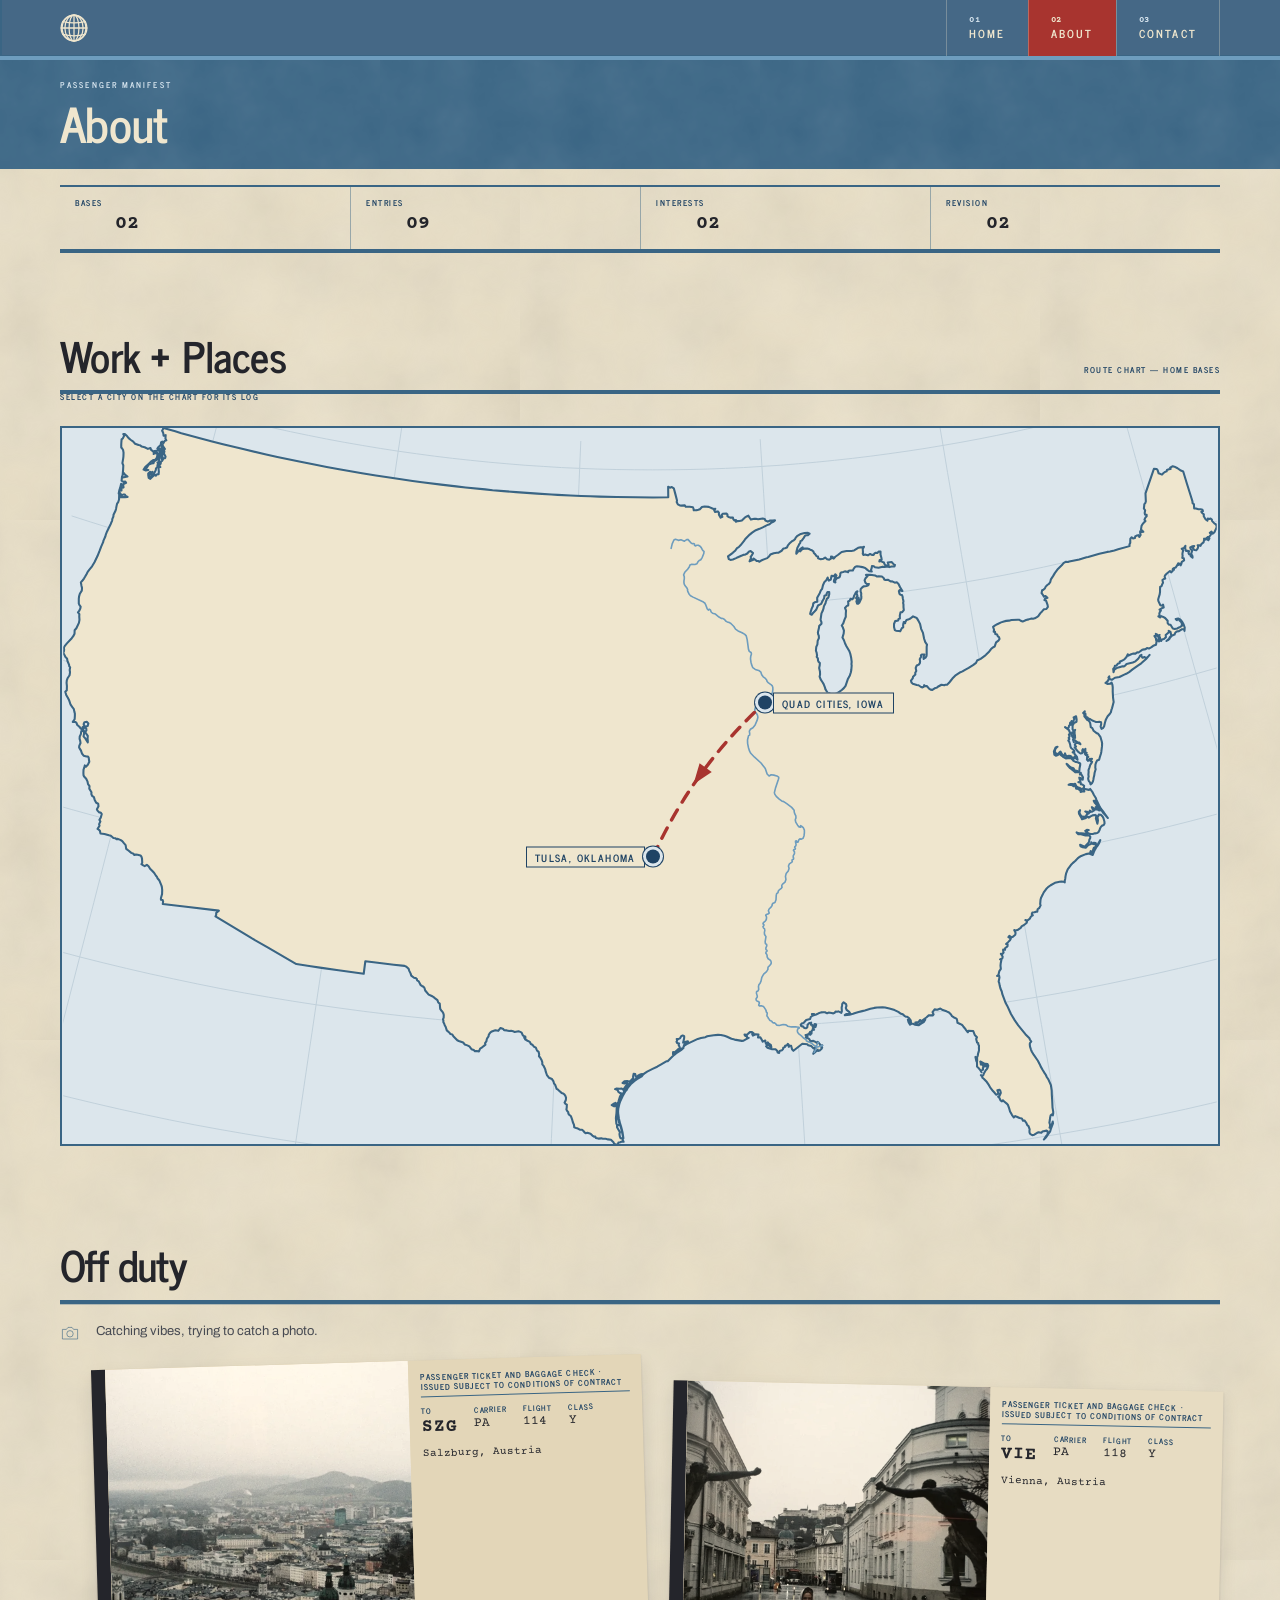
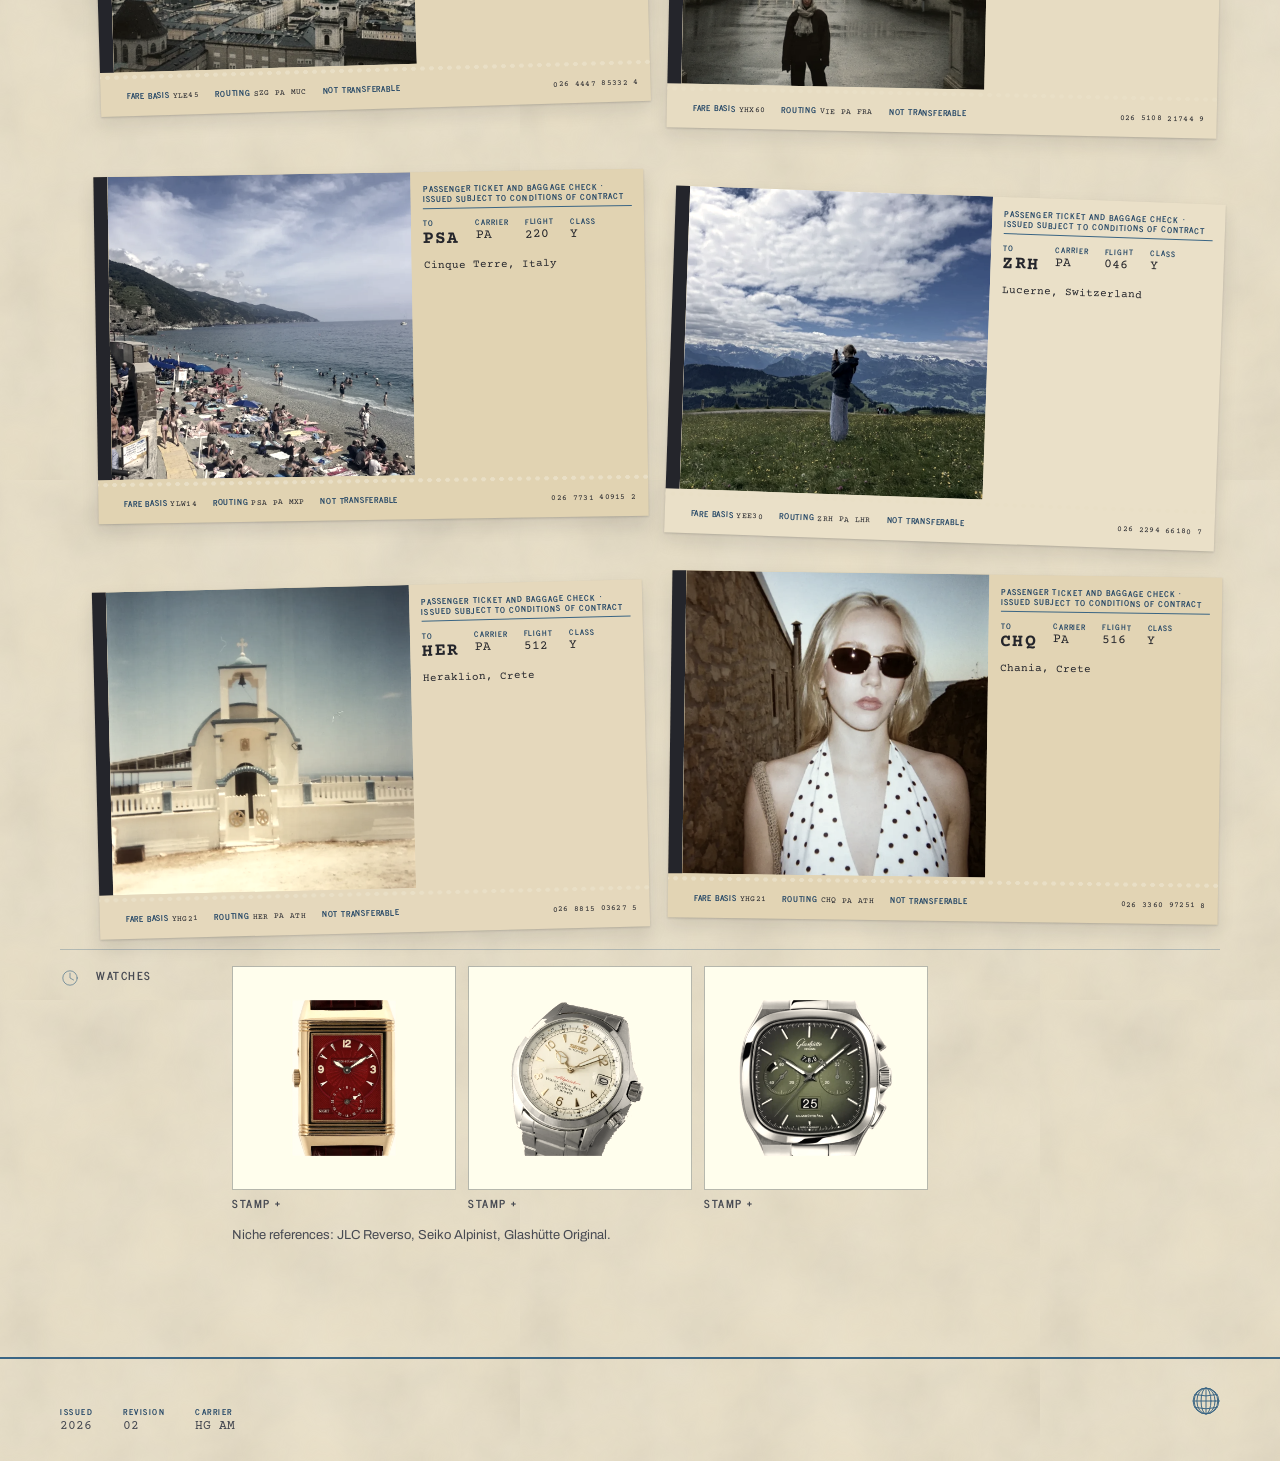
==== commit 68ae86b8: "Fix the watches collapsing into the icon column Dropping .pa-hobby to two columns to suit the photog" ====
--- a/about.html
+++ b/about.html
@@ -105,7 +105,7 @@
     </div>
     <hr>
 
-    <div class="pa-hobby">
+    <div class="pa-hobby pa-hobby--nolabel">
       <svg><use href="assets/icons.svg#pa-camera"></use></svg>
       <div>
         <p class="pa-note" style="margin-bottom:20px">Catching vibes, trying to catch a photo.</p>
--- a/css/components.css
+++ b/css/components.css
@@ -199,10 +199,7 @@
 
 .pa-hobby {
   display: grid;
-  /* Two columns since the category label was removed: the camera now sits
-     against the line about the photographs rather than against a word
-     repeating what the pictures already show. */
-  grid-template-columns: 20px minmax(0, 1fr);
+  grid-template-columns: 20px 7.5rem minmax(0, 1fr);
   gap: 16px;
   align-items: start;
   padding-block: 16px;
@@ -210,6 +207,12 @@
 }
 
 .pa-hobby > svg { width: 20px; height: 20px; color: var(--pa-blue); margin-top: .15em; flex: none; }
+
+/* A row that carries no category label, where the icon sits straight against
+   the content. The base row keeps its three columns, because the watches row
+   still uses them - a shared component takes a modifier here, not a new
+   definition, or changing it for one instance breaks the other. */
+.pa-hobby--nolabel { grid-template-columns: 20px minmax(0, 1fr); }
 
 .pa-hobby > p {
   margin-top: .35em;
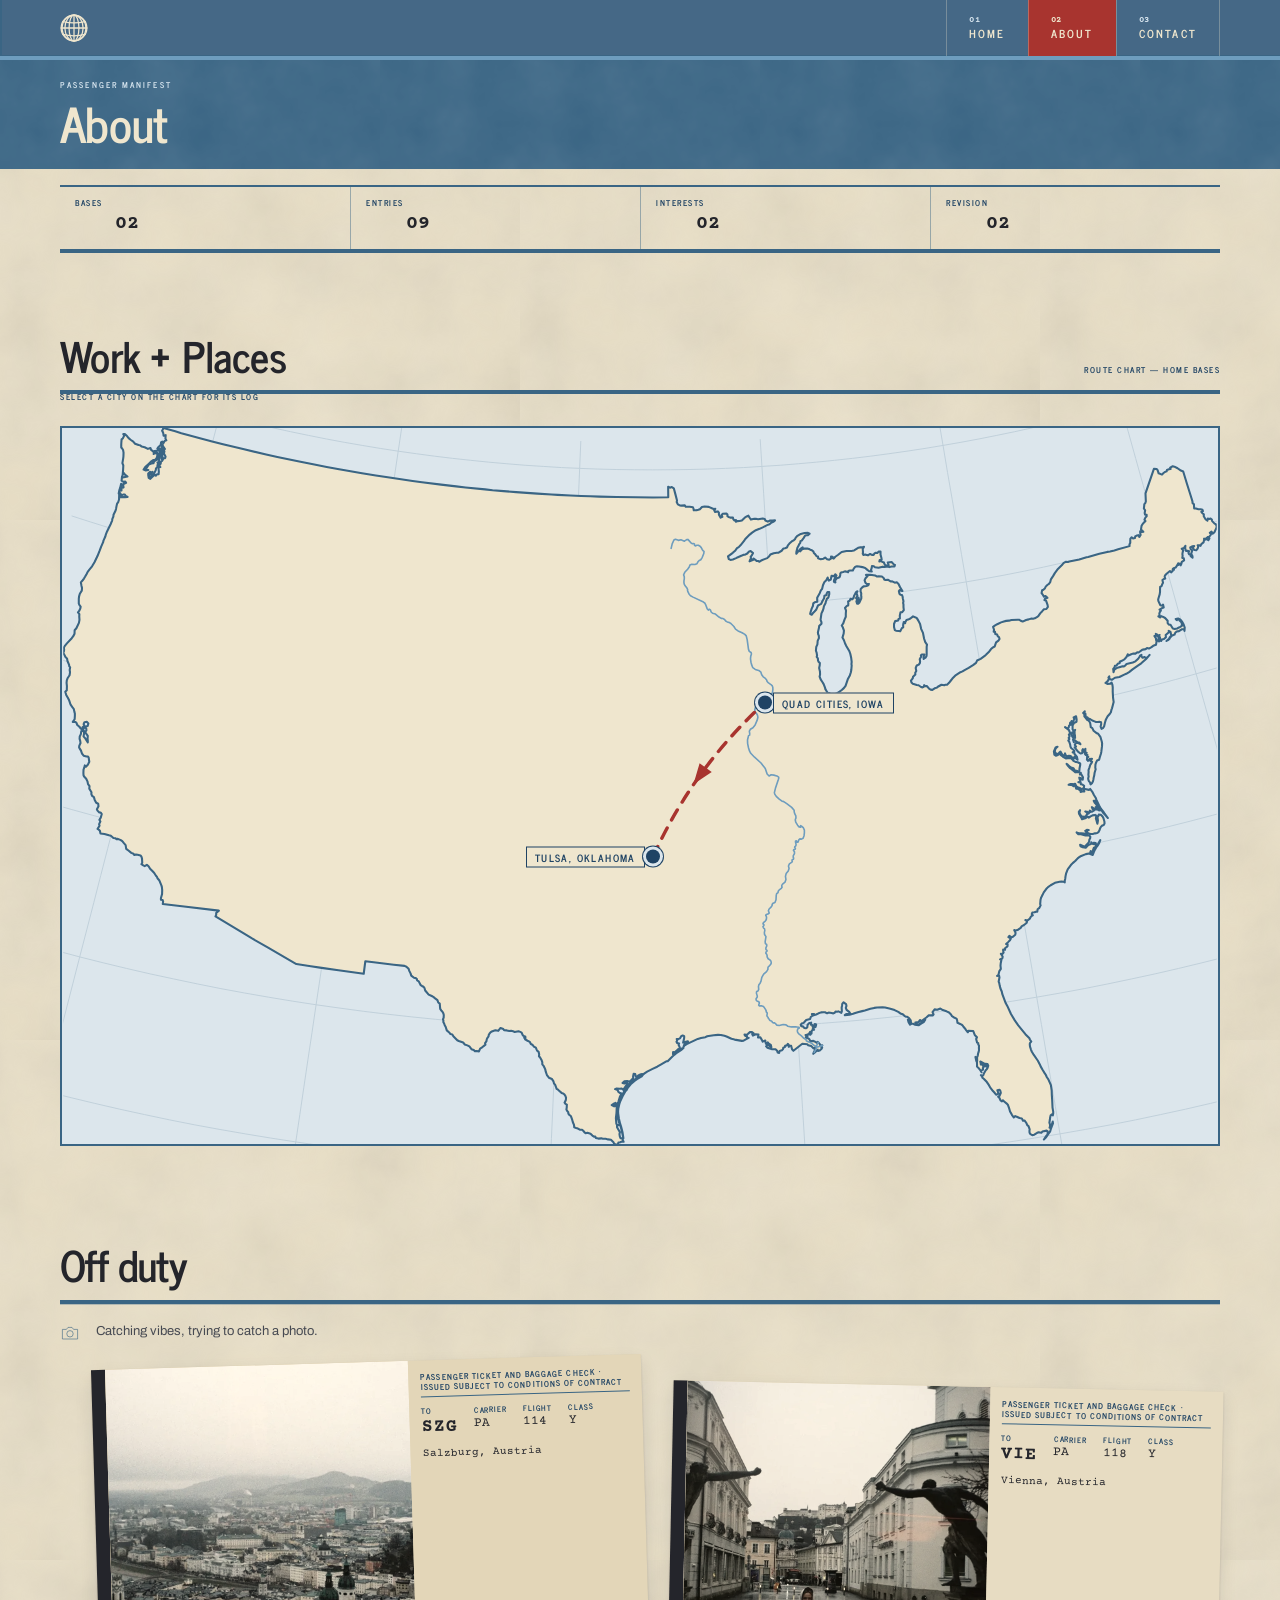
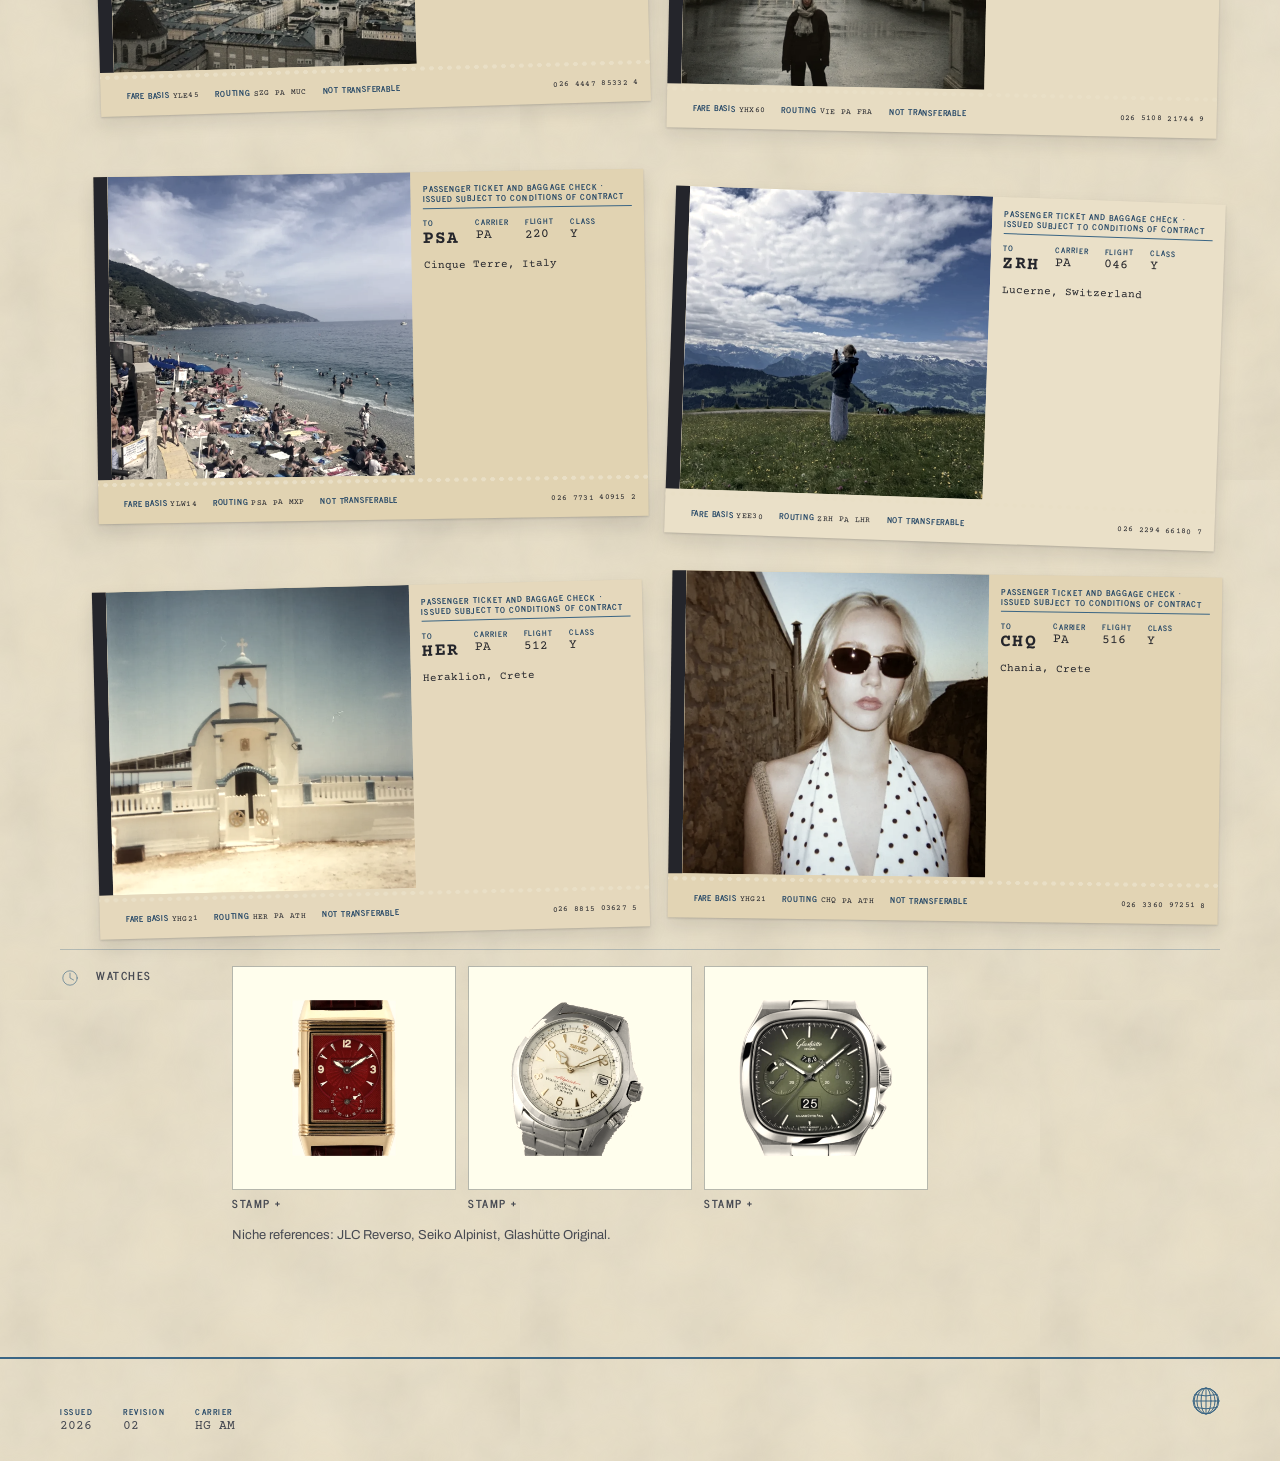
==== commit 2565899b: "Give the chart one piece of motion, and the cards a response The page was entirely still, which on a" ====
--- a/about.html
+++ b/about.html
@@ -62,8 +62,15 @@
           <use href="assets/us-outline.svg#us-grid" fill="none" stroke="#3A6584" stroke-width="0.8" opacity="0.18"></use>
           <use href="assets/us-outline.svg#us" fill="#EFE6CE" stroke="#3A6584" stroke-width="1.8" stroke-linejoin="round" stroke-linecap="round"></use>
           <use href="assets/us-outline.svg#us-rivers" fill="none" stroke="#6E9DBE" stroke-width="1.4" stroke-linecap="round" stroke-linejoin="round"></use>
-          <path d="M 511.1 371.9 Q 546 295 608.2 238.1" fill="none" stroke="#A8342F" stroke-width="3" stroke-dasharray="10 8" stroke-linecap="round"></path>
-          <polygon points="11,0 -7,6.5 -7,-6.5" fill="#A8342F" transform="translate(552.8 300) rotate(126)"></polygon>
+          <defs>
+            <clipPath id="route-reveal">
+              <rect class="pa-route-wipe" x="498" y="225" width="126" height="160"></rect>
+            </clipPath>
+          </defs>
+          <g clip-path="url(#route-reveal)">
+            <path d="M 511.1 371.9 Q 546 295 608.2 238.1" fill="none" stroke="#A8342F" stroke-width="3" stroke-dasharray="10 8" stroke-linecap="round"></path>
+            <polygon points="11,0 -7,6.5 -7,-6.5" fill="#A8342F" transform="translate(552.8 300) rotate(126)"></polygon>
+          </g>
         </svg>
 
         <a class="pa-pin" data-station="quad-cities" href="#log-quad-cities" aria-expanded="false">
@@ -110,150 +117,132 @@
       <div>
         <p class="pa-note" style="margin-bottom:20px">Catching vibes, trying to catch a photo.</p>
         <div class="pa-stubs">
-          <details class="pa-stub">
-            <summary>
-              <div class="pa-stub-top">
-                <span class="pa-stub-edge"></span>
-                <figure><img src="assets/images/travel/salzburg.webp" alt="Salzburg seen from the fortress at dusk, church domes and the river below a grey sky" width="900" height="1200" loading="lazy" decoding="async"></figure>
-                <div class="pa-stub-body">
-                  <p class="pa-stub-terms">Passenger Ticket and Baggage Check &middot; Issued subject to conditions of contract</p>
-                  <dl>
-                    <dt>To</dt><dt>Carrier</dt><dt>Flight</dt><dt>Class</dt>
-                    <dd>SZG</dd><dd>PA</dd><dd>114</dd><dd>Y</dd>
-                  </dl>
-                  <p class="pa-stub-city">Salzburg, Austria</p>
-                </div>
-              </div>
-              <div class="pa-perf"></div>
-              <div class="pa-stub-foot">
-                <span>Fare basis <b>YLE45</b></span>
-                <span>Routing <b>SZG PA MUC</b></span>
-                <span>Not transferable</span>
-                <span class="serial"><b>026 4447 85332 4</b></span>
-              </div>
-            </summary>
-            <p class="pa-stub-note">Shot from the fortress. Domes, the river, and the whole city under low grey.</p>
-          </details>
-          <details class="pa-stub">
-            <summary>
-              <div class="pa-stub-top">
-                <span class="pa-stub-edge"></span>
-                <figure><img src="assets/images/travel/vienna.webp" alt="An empty street at dusk with wet cobbles, bronze statues on plinths either side and a fortress on the hill beyond" width="900" height="1200" loading="lazy" decoding="async"></figure>
-                <div class="pa-stub-body">
-                  <p class="pa-stub-terms">Passenger Ticket and Baggage Check &middot; Issued subject to conditions of contract</p>
-                  <dl>
-                    <dt>To</dt><dt>Carrier</dt><dt>Flight</dt><dt>Class</dt>
-                    <dd>VIE</dd><dd>PA</dd><dd>118</dd><dd>Y</dd>
-                  </dl>
-                  <p class="pa-stub-city">Vienna, Austria</p>
-                </div>
-              </div>
-              <div class="pa-perf"></div>
-              <div class="pa-stub-foot">
-                <span>Fare basis <b>YHX60</b></span>
-                <span>Routing <b>VIE PA FRA</b></span>
-                <span>Not transferable</span>
-                <span class="serial"><b>026 5108 21744 9</b></span>
-              </div>
-            </summary>
-            <p class="pa-stub-note">Empty street at dusk. Wet cobbles, bronze statues mid-throw on both sides.</p>
-          </details>
-          <details class="pa-stub">
-            <summary>
-              <div class="pa-stub-top">
-                <span class="pa-stub-edge"></span>
-                <figure><img src="assets/images/travel/cinque-terre.webp" alt="A crowded pebble beach on the Ligurian coast with blue umbrellas, headland and open sea" width="900" height="1200" loading="lazy" decoding="async"></figure>
-                <div class="pa-stub-body">
-                  <p class="pa-stub-terms">Passenger Ticket and Baggage Check &middot; Issued subject to conditions of contract</p>
-                  <dl>
-                    <dt>To</dt><dt>Carrier</dt><dt>Flight</dt><dt>Class</dt>
-                    <dd>PSA</dd><dd>PA</dd><dd>220</dd><dd>Y</dd>
-                  </dl>
-                  <p class="pa-stub-city">Cinque Terre, Italy</p>
-                </div>
-              </div>
-              <div class="pa-perf"></div>
-              <div class="pa-stub-foot">
-                <span>Fare basis <b>YLW14</b></span>
-                <span>Routing <b>PSA PA MXP</b></span>
-                <span>Not transferable</span>
-                <span class="serial"><b>026 7731 40915 2</b></span>
-              </div>
-            </summary>
-            <p class="pa-stub-note">Monterosso in September. Umbrellas all the way down to the water.</p>
-          </details>
-          <details class="pa-stub">
-            <summary>
-              <div class="pa-stub-top">
-                <span class="pa-stub-edge"></span>
-                <figure><img src="assets/images/travel/lucerne.webp" alt="A meadow of buttercups high above the valley with snow-capped Alps along the horizon" width="900" height="1200" loading="lazy" decoding="async"></figure>
-                <div class="pa-stub-body">
-                  <p class="pa-stub-terms">Passenger Ticket and Baggage Check &middot; Issued subject to conditions of contract</p>
-                  <dl>
-                    <dt>To</dt><dt>Carrier</dt><dt>Flight</dt><dt>Class</dt>
-                    <dd>ZRH</dd><dd>PA</dd><dd>046</dd><dd>Y</dd>
-                  </dl>
-                  <p class="pa-stub-city">Lucerne, Switzerland</p>
-                </div>
-              </div>
-              <div class="pa-perf"></div>
-              <div class="pa-stub-foot">
-                <span>Fare basis <b>YEE30</b></span>
-                <span>Routing <b>ZRH PA LHR</b></span>
-                <span>Not transferable</span>
-                <span class="serial"><b>026 2294 66180 7</b></span>
-              </div>
-            </summary>
-            <p class="pa-stub-note">Up the Rigi. Alps on every side and a meadow full of buttercups.</p>
-          </details>
-          <details class="pa-stub">
-            <summary>
-              <div class="pa-stub-top">
-                <span class="pa-stub-edge"></span>
-                <figure><img src="assets/images/travel/crete-heraklion.webp" alt="A small whitewashed Greek chapel with a blue dome and bell, the sea behind it" width="900" height="1200" loading="lazy" decoding="async"></figure>
-                <div class="pa-stub-body">
-                  <p class="pa-stub-terms">Passenger Ticket and Baggage Check &middot; Issued subject to conditions of contract</p>
-                  <dl>
-                    <dt>To</dt><dt>Carrier</dt><dt>Flight</dt><dt>Class</dt>
-                    <dd>HER</dd><dd>PA</dd><dd>512</dd><dd>Y</dd>
-                  </dl>
-                  <p class="pa-stub-city">Heraklion, Crete</p>
-                </div>
-              </div>
-              <div class="pa-perf"></div>
-              <div class="pa-stub-foot">
-                <span>Fare basis <b>YHG21</b></span>
-                <span>Routing <b>HER PA ATH</b></span>
-                <span>Not transferable</span>
-                <span class="serial"><b>026 8815 03627 5</b></span>
-              </div>
-            </summary>
-            <p class="pa-stub-note">A white chapel above the sea. Blue dome, one bell, nobody else up there.</p>
-          </details>
-          <details class="pa-stub">
-            <summary>
-              <div class="pa-stub-top">
-                <span class="pa-stub-edge"></span>
-                <figure><img src="assets/images/travel/crete-chania.webp" alt="A portrait in evening light beside a dry stone wall, the sea just visible past it" width="900" height="1200" loading="lazy" decoding="async"></figure>
-                <div class="pa-stub-body">
-                  <p class="pa-stub-terms">Passenger Ticket and Baggage Check &middot; Issued subject to conditions of contract</p>
-                  <dl>
-                    <dt>To</dt><dt>Carrier</dt><dt>Flight</dt><dt>Class</dt>
-                    <dd>CHQ</dd><dd>PA</dd><dd>516</dd><dd>Y</dd>
-                  </dl>
-                  <p class="pa-stub-city">Chania, Crete</p>
-                </div>
-              </div>
-              <div class="pa-perf"></div>
-              <div class="pa-stub-foot">
-                <span>Fare basis <b>YHG21</b></span>
-                <span>Routing <b>CHQ PA ATH</b></span>
-                <span>Not transferable</span>
-                <span class="serial"><b>026 3360 97251 8</b></span>
-              </div>
-            </summary>
-            <p class="pa-stub-note">Warm stone, low sun, the sea just past the wall.</p>
-          </details>
+          <div class="pa-stub">
+            <div class="pa-stub-top">
+              <span class="pa-stub-edge"></span>
+              <figure><img src="assets/images/travel/salzburg.webp" alt="Salzburg seen from the fortress at dusk, church domes and the river below a grey sky" width="900" height="1200" loading="lazy" decoding="async"></figure>
+              <div class="pa-stub-body">
+                <p class="pa-stub-terms">Passenger Ticket and Baggage Check &middot; Issued subject to conditions of contract</p>
+                <dl>
+                  <dt>To</dt><dt>Carrier</dt><dt>Flight</dt><dt>Class</dt>
+                  <dd>SZG</dd><dd>PA</dd><dd>114</dd><dd>Y</dd>
+                </dl>
+                <p class="pa-stub-city">Salzburg, Austria</p>
+              </div>
+            </div>
+            <div class="pa-perf"></div>
+            <div class="pa-stub-foot">
+              <span>Fare basis <b>YLE45</b></span>
+              <span>Routing <b>SZG PA MUC</b></span>
+              <span>Not transferable</span>
+              <span class="serial"><b>026 4447 85332 4</b></span>
+            </div>
+          </div>
+          <div class="pa-stub">
+            <div class="pa-stub-top">
+              <span class="pa-stub-edge"></span>
+              <figure><img src="assets/images/travel/vienna.webp" alt="An empty street at dusk with wet cobbles, bronze statues on plinths either side and a fortress on the hill beyond" width="900" height="1200" loading="lazy" decoding="async"></figure>
+              <div class="pa-stub-body">
+                <p class="pa-stub-terms">Passenger Ticket and Baggage Check &middot; Issued subject to conditions of contract</p>
+                <dl>
+                  <dt>To</dt><dt>Carrier</dt><dt>Flight</dt><dt>Class</dt>
+                  <dd>VIE</dd><dd>PA</dd><dd>118</dd><dd>Y</dd>
+                </dl>
+                <p class="pa-stub-city">Vienna, Austria</p>
+              </div>
+            </div>
+            <div class="pa-perf"></div>
+            <div class="pa-stub-foot">
+              <span>Fare basis <b>YHX60</b></span>
+              <span>Routing <b>VIE PA FRA</b></span>
+              <span>Not transferable</span>
+              <span class="serial"><b>026 5108 21744 9</b></span>
+            </div>
+          </div>
+          <div class="pa-stub">
+            <div class="pa-stub-top">
+              <span class="pa-stub-edge"></span>
+              <figure><img src="assets/images/travel/cinque-terre.webp" alt="A crowded pebble beach on the Ligurian coast with blue umbrellas, headland and open sea" width="900" height="1200" loading="lazy" decoding="async"></figure>
+              <div class="pa-stub-body">
+                <p class="pa-stub-terms">Passenger Ticket and Baggage Check &middot; Issued subject to conditions of contract</p>
+                <dl>
+                  <dt>To</dt><dt>Carrier</dt><dt>Flight</dt><dt>Class</dt>
+                  <dd>PSA</dd><dd>PA</dd><dd>220</dd><dd>Y</dd>
+                </dl>
+                <p class="pa-stub-city">Cinque Terre, Italy</p>
+              </div>
+            </div>
+            <div class="pa-perf"></div>
+            <div class="pa-stub-foot">
+              <span>Fare basis <b>YLW14</b></span>
+              <span>Routing <b>PSA PA MXP</b></span>
+              <span>Not transferable</span>
+              <span class="serial"><b>026 7731 40915 2</b></span>
+            </div>
+          </div>
+          <div class="pa-stub">
+            <div class="pa-stub-top">
+              <span class="pa-stub-edge"></span>
+              <figure><img src="assets/images/travel/lucerne.webp" alt="A meadow of buttercups high above the valley with snow-capped Alps along the horizon" width="900" height="1200" loading="lazy" decoding="async"></figure>
+              <div class="pa-stub-body">
+                <p class="pa-stub-terms">Passenger Ticket and Baggage Check &middot; Issued subject to conditions of contract</p>
+                <dl>
+                  <dt>To</dt><dt>Carrier</dt><dt>Flight</dt><dt>Class</dt>
+                  <dd>ZRH</dd><dd>PA</dd><dd>046</dd><dd>Y</dd>
+                </dl>
+                <p class="pa-stub-city">Lucerne, Switzerland</p>
+              </div>
+            </div>
+            <div class="pa-perf"></div>
+            <div class="pa-stub-foot">
+              <span>Fare basis <b>YEE30</b></span>
+              <span>Routing <b>ZRH PA LHR</b></span>
+              <span>Not transferable</span>
+              <span class="serial"><b>026 2294 66180 7</b></span>
+            </div>
+          </div>
+          <div class="pa-stub">
+            <div class="pa-stub-top">
+              <span class="pa-stub-edge"></span>
+              <figure><img src="assets/images/travel/crete-heraklion.webp" alt="A small whitewashed Greek chapel with a blue dome and bell, the sea behind it" width="900" height="1200" loading="lazy" decoding="async"></figure>
+              <div class="pa-stub-body">
+                <p class="pa-stub-terms">Passenger Ticket and Baggage Check &middot; Issued subject to conditions of contract</p>
+                <dl>
+                  <dt>To</dt><dt>Carrier</dt><dt>Flight</dt><dt>Class</dt>
+                  <dd>HER</dd><dd>PA</dd><dd>512</dd><dd>Y</dd>
+                </dl>
+                <p class="pa-stub-city">Heraklion, Crete</p>
+              </div>
+            </div>
+            <div class="pa-perf"></div>
+            <div class="pa-stub-foot">
+              <span>Fare basis <b>YHG21</b></span>
+              <span>Routing <b>HER PA ATH</b></span>
+              <span>Not transferable</span>
+              <span class="serial"><b>026 8815 03627 5</b></span>
+            </div>
+          </div>
+          <div class="pa-stub">
+            <div class="pa-stub-top">
+              <span class="pa-stub-edge"></span>
+              <figure><img src="assets/images/travel/crete-chania.webp" alt="A portrait in evening light beside a dry stone wall, the sea just visible past it" width="900" height="1200" loading="lazy" decoding="async"></figure>
+              <div class="pa-stub-body">
+                <p class="pa-stub-terms">Passenger Ticket and Baggage Check &middot; Issued subject to conditions of contract</p>
+                <dl>
+                  <dt>To</dt><dt>Carrier</dt><dt>Flight</dt><dt>Class</dt>
+                  <dd>CHQ</dd><dd>PA</dd><dd>516</dd><dd>Y</dd>
+                </dl>
+                <p class="pa-stub-city">Chania, Crete</p>
+              </div>
+            </div>
+            <div class="pa-perf"></div>
+            <div class="pa-stub-foot">
+              <span>Fare basis <b>YHG21</b></span>
+              <span>Routing <b>CHQ PA ATH</b></span>
+              <span>Not transferable</span>
+              <span class="serial"><b>026 3360 97251 8</b></span>
+            </div>
+          </div>
         </div>
       </div>
     </div>
--- a/css/components.css
+++ b/css/components.css
@@ -145,7 +145,17 @@
 
 /* ---- Watch stamps -------------------------------------------------------- */
 
-.pa-watches { display: grid; grid-template-columns: repeat(3, minmax(0, 14rem)); gap: var(--pa-gap-sm); margin-bottom: 16px; }
+/* Three fixed columns kept three watches side by side at any width, which on
+   a phone left each one about 46px across and pushed their detail cards off
+   the screen. auto-fit with a 9rem floor still gives three across on a
+   laptop, and lets them fall to fewer when there is no room. The min() keeps
+   the floor from becoming a hard minimum wider than the container. */
+.pa-watches {
+  display: grid;
+  grid-template-columns: repeat(auto-fit, minmax(min(9rem, 100%), 14rem));
+  gap: var(--pa-gap-sm);
+  margin-bottom: 16px;
+}
 
 .pa-watches summary { display: grid; gap: 8px; cursor: pointer; list-style: none; }
 
@@ -568,3 +578,14 @@
 .pa-nav--jacket a[data-section][aria-current="page"] { background: var(--pa-stamp); }
 .pa-nav--jacket a[data-section][aria-current="page"] .name,
 .pa-nav--jacket a[data-section][aria-current="page"] .num { color: var(--pa-stock); }
+
+/* ---- Hobby rows on narrow screens ---------------------------------------
+   The row holds 7.5rem open for its category label. On a 375px screen that
+   left roughly 163px for the content beside it, which is not enough for a
+   row of watches or a stub. Below this the label sits above the content
+   instead, and both share the full width next to the icon. */
+@media (max-width: 560px) {
+  .pa-hobby { grid-template-columns: 20px minmax(0, 1fr); }
+  .pa-hobby > p,
+  .pa-hobby > div { grid-column: 2; }
+}
--- a/css/route-map.css
+++ b/css/route-map.css
@@ -127,3 +127,42 @@
    element keeps its box and only loses its ink. */
 .pa-map-hint { margin: 0 0 10px; }
 .pa-map-hint[hidden] { display: block; visibility: hidden; }
+
+/* ---- Motion --------------------------------------------------------------
+   One idea, not several: the chart draws its route, then the stations report
+   in. Nothing loops, nothing moves while being read.
+
+   The wipe is a transform rather than an animated width attribute, because
+   transforms on SVG elements are the better supported of the two and are
+   composited rather than triggering layout. Its origin is the RIGHT edge, so
+   the reveal travels Quad Cities to Tulsa, the direction the arrowhead on the
+   line already points and the direction the move actually happened. */
+.pa-route-wipe { transform: scaleX(0); transform-origin: 624px 0; }
+
+.pa-map-wrap.is-drawn .pa-route-wipe {
+  animation: pa-route-draw 820ms cubic-bezier(.33, 0, .2, 1) forwards;
+}
+
+@keyframes pa-route-draw { to { transform: scaleX(1); } }
+
+/* The dots pop after the line reaches them. The pin itself carries the
+   positioning transform, so the animation goes on the dot inside it, which
+   has none of its own to fight. backwards holds the start state through the
+   delay so nothing flashes at full size first. */
+.pa-map-wrap.is-drawn .pa-pin .dot {
+  animation: pa-dot-in 380ms cubic-bezier(.2, 1.5, .4, 1) backwards;
+}
+.pa-map-wrap.is-drawn .pa-pin[data-station="quad-cities"] .dot { animation-delay: 240ms; }
+.pa-map-wrap.is-drawn .pa-pin[data-station="tulsa"] .dot { animation-delay: 700ms; }
+
+@keyframes pa-dot-in { from { transform: scale(0); } }
+
+/* Until the observer fires, the chart is simply complete. A visitor whose
+   JavaScript never runs sees the finished route, not an empty one. */
+.pa-map-wrap:not(.is-drawn) .pa-route-wipe { transform: scaleX(1); }
+
+@media (prefers-reduced-motion: reduce) {
+  .pa-route-wipe,
+  .pa-map-wrap.is-drawn .pa-route-wipe { transform: scaleX(1); animation: none; }
+  .pa-map-wrap.is-drawn .pa-pin .dot { animation: none; }
+}
--- a/css/boarding-stub.css
+++ b/css/boarding-stub.css
@@ -6,9 +6,15 @@
 
 .pa-stubs {
   display: grid;
-  /* Wider floor: at 310px the stubs packed three-up and the photograph inside
-     each one shrank to a thumbnail. 400px gives two per row on a laptop. */
-  grid-template-columns: repeat(auto-fit, minmax(400px, 1fr));
+  /* 400px floor so the stubs pack two-up on a laptop rather than three-up,
+     which had shrunk the photograph inside each one to a thumbnail.
+
+     min(400px, 100%) rather than a bare 400px: a bare minimum is a hard
+     floor that auto-fit cannot go below, so on a 375px phone the track
+     stayed 400px and every stub ran off the side of the screen. Wrapping it
+     in min() lets the floor collapse to the container width when the
+     container is the smaller of the two. */
+  grid-template-columns: repeat(auto-fit, minmax(min(400px, 100%), 1fr));
   gap: 32px 24px;
   align-items: start;
 }
@@ -18,8 +24,6 @@
   background: var(--pa-card);
   box-shadow: 0 1px 2px rgba(20, 24, 29, .16), 0 8px 18px rgba(20, 24, 29, .1);
 }
-
-.pa-stub > summary { display: block; cursor: pointer; list-style: none; }
 
 /* The photograph is the subject of the stub, so it takes the larger share.
    It was the other way round, which gave the printed boilerplate more room
@@ -112,21 +116,15 @@
 
 .pa-stub-foot .serial { margin-inline-start: auto; }
 
-.pa-stub-note {
-  padding: 12px 16px 16px 26px;
-  border-top: 1px dashed rgba(58, 101, 132, .5);
-  font: 400 14px/1.45 var(--pa-body);
-  color: var(--pa-ink);
-}
 
 /* Each stub sits at its own angle and offset, like cards dropped on a desk.
    Paper tints vary so they don't read as one printing. */
-.pa-stub:nth-child(1) { transform: rotate(-1.7deg); background: #E3D6B8; }
-.pa-stub:nth-child(2) { transform: rotate(1.2deg);  background: #E7DCC2; margin-top: 24px; }
-.pa-stub:nth-child(3) { transform: rotate(-.9deg);  background: #E1D3B2; margin-top: 8px; }
-.pa-stub:nth-child(4) { transform: rotate(2deg);    background: #EAE0C8; margin-top: 30px; }
-.pa-stub:nth-child(5) { transform: rotate(-1.4deg); background: #E5D8BC; margin-top: 12px; }
-.pa-stub:nth-child(6) { transform: rotate(.8deg);   background: #E2D4B4; }
+.pa-stub:nth-child(1) { --stub-tilt: -1.7deg; background: #E3D6B8; }
+.pa-stub:nth-child(2) { --stub-tilt: 1.2deg; background: #E7DCC2; margin-top: 24px; }
+.pa-stub:nth-child(3) { --stub-tilt: -.9deg; background: #E1D3B2; margin-top: 8px; }
+.pa-stub:nth-child(4) { --stub-tilt: 2deg; background: #EAE0C8; margin-top: 30px; }
+.pa-stub:nth-child(5) { --stub-tilt: -1.4deg; background: #E5D8BC; margin-top: 12px; }
+.pa-stub:nth-child(6) { --stub-tilt: .8deg; background: #E2D4B4; }
 
 .pa-stub:nth-child(1) figure { background: #E3D6B8; }
 .pa-stub:nth-child(2) figure { background: #E7DCC2; }
@@ -134,3 +132,49 @@
 .pa-stub:nth-child(4) figure { background: #EAE0C8; }
 .pa-stub:nth-child(5) figure { background: #E5D8BC; }
 .pa-stub:nth-child(6) figure { background: #E2D4B4; }
+
+/* ---- Narrow screens ------------------------------------------------------
+   Side by side, the stub splits its width between the photograph and the
+   printed fields. The field block has an intrinsic width of about 169px (four
+   columns of label over value), and below roughly 520px of viewport the text
+   column falls under that and the fields push out of the card. Because
+   html carries overflow-x: clip, that did not scroll - it was silently cut
+   off, which is why the stubs looked chopped on a phone rather than wide.
+
+   Stacking gives the fields the full width of the card and the photograph with
+   it. The edge strip spans both rows so the black margin still runs the whole
+   height of the stub. */
+@media (max-width: 520px) {
+  .pa-stub-top { grid-template-columns: 14px minmax(0, 1fr); }
+  .pa-stub-edge { grid-row: 1 / 3; }
+  .pa-stub figure,
+  .pa-stub-body { grid-column: 2; }
+}
+
+/* ---- Motion --------------------------------------------------------------
+   The stubs are rotated slightly to sit like loose paper, so each one's resting
+   angle lives in its own custom property and the hover rule adds a lift to that
+   angle rather than replacing the transform and snapping the card straight.
+
+   transform and box-shadow only: both are composited, so this stays smooth
+   without forcing layout on a grid of six cards. */
+.pa-stub {
+  /* The resting angle is applied here, from the property each card sets,
+     so the hover rule can add a lift to it instead of replacing it. */
+  transform: rotate(var(--stub-tilt, 0deg));
+  transition: transform 220ms cubic-bezier(.2, .7, .3, 1),
+              box-shadow 220ms cubic-bezier(.2, .7, .3, 1);
+}
+
+@media (hover: hover) {
+  .pa-stub:hover {
+    transform: rotate(var(--stub-tilt, 0deg)) translateY(-4px) scale(1.012);
+    box-shadow: 0 2px 4px rgba(20, 24, 29, .18), 0 16px 30px rgba(20, 24, 29, .16);
+    z-index: 2;
+  }
+}
+
+@media (prefers-reduced-motion: reduce) {
+  .pa-stub { transition: none; }
+  .pa-stub:hover { transform: rotate(var(--stub-tilt, 0deg)); }
+}
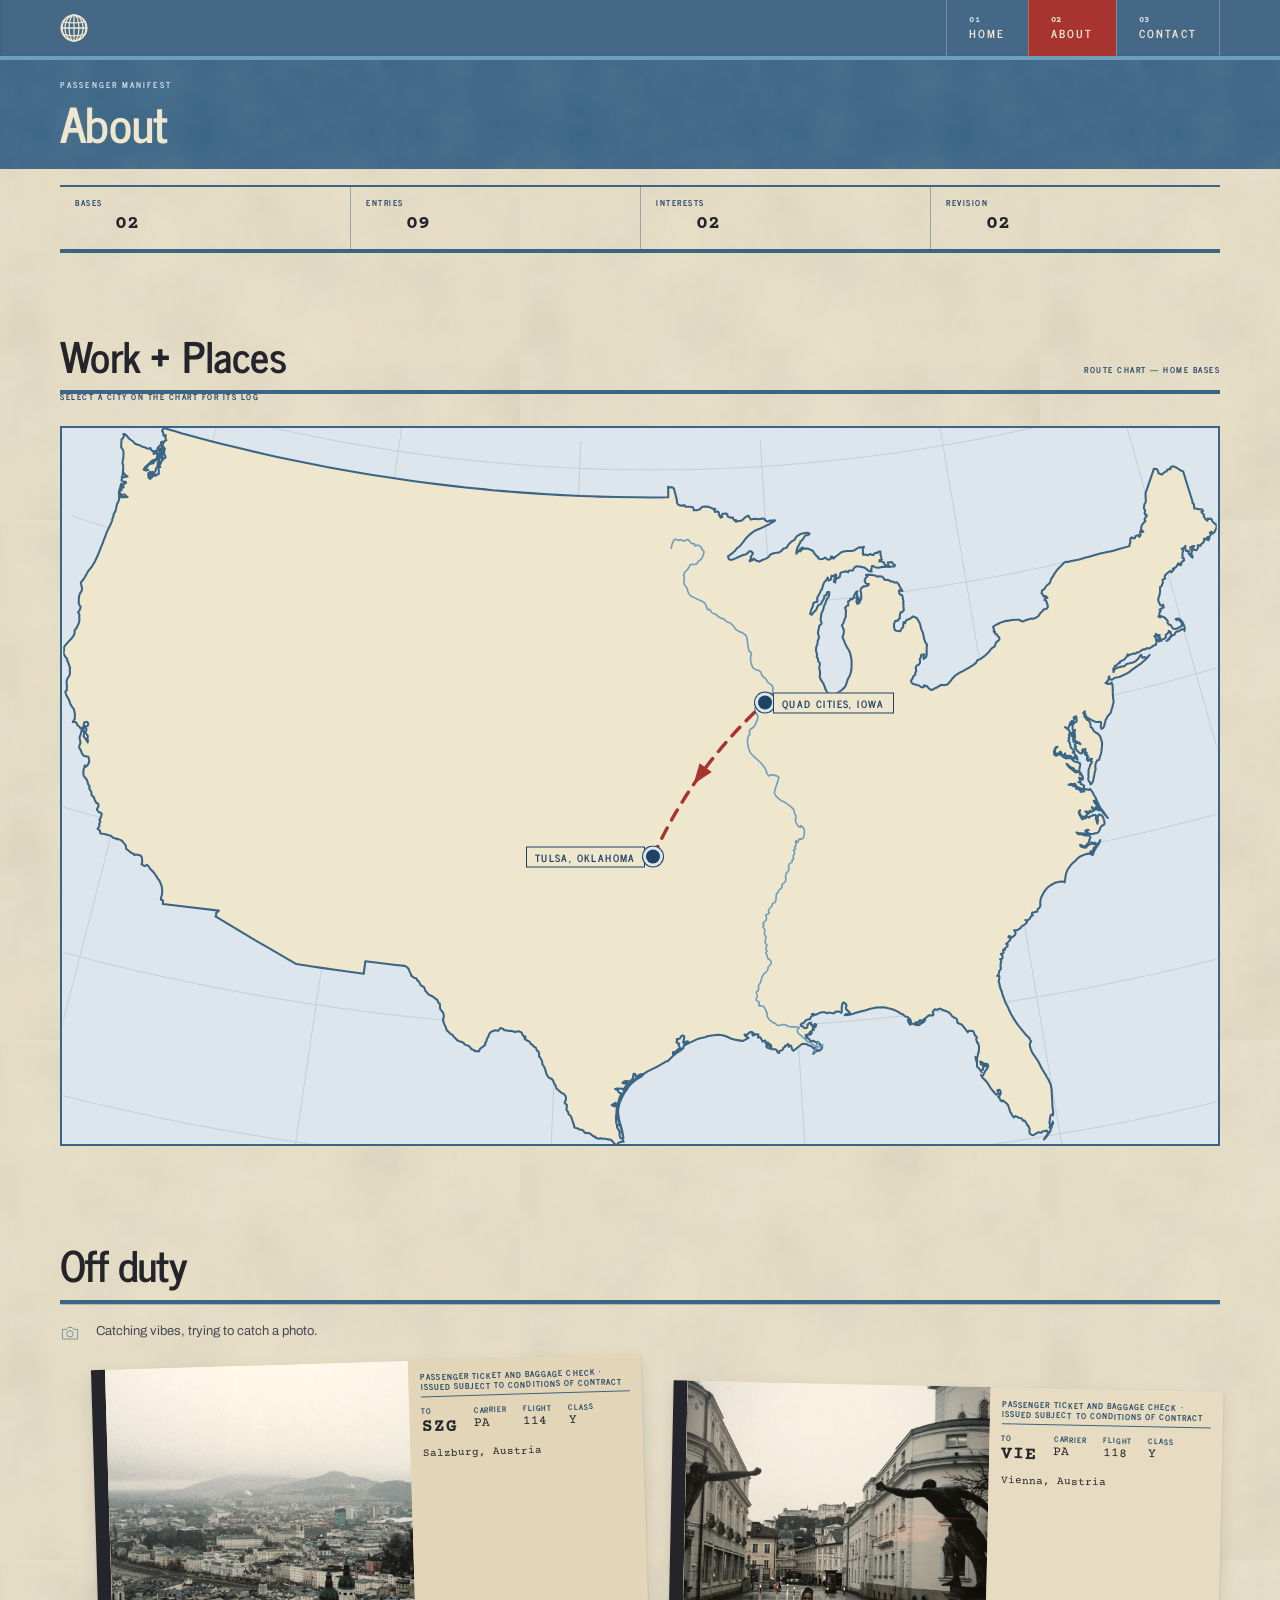
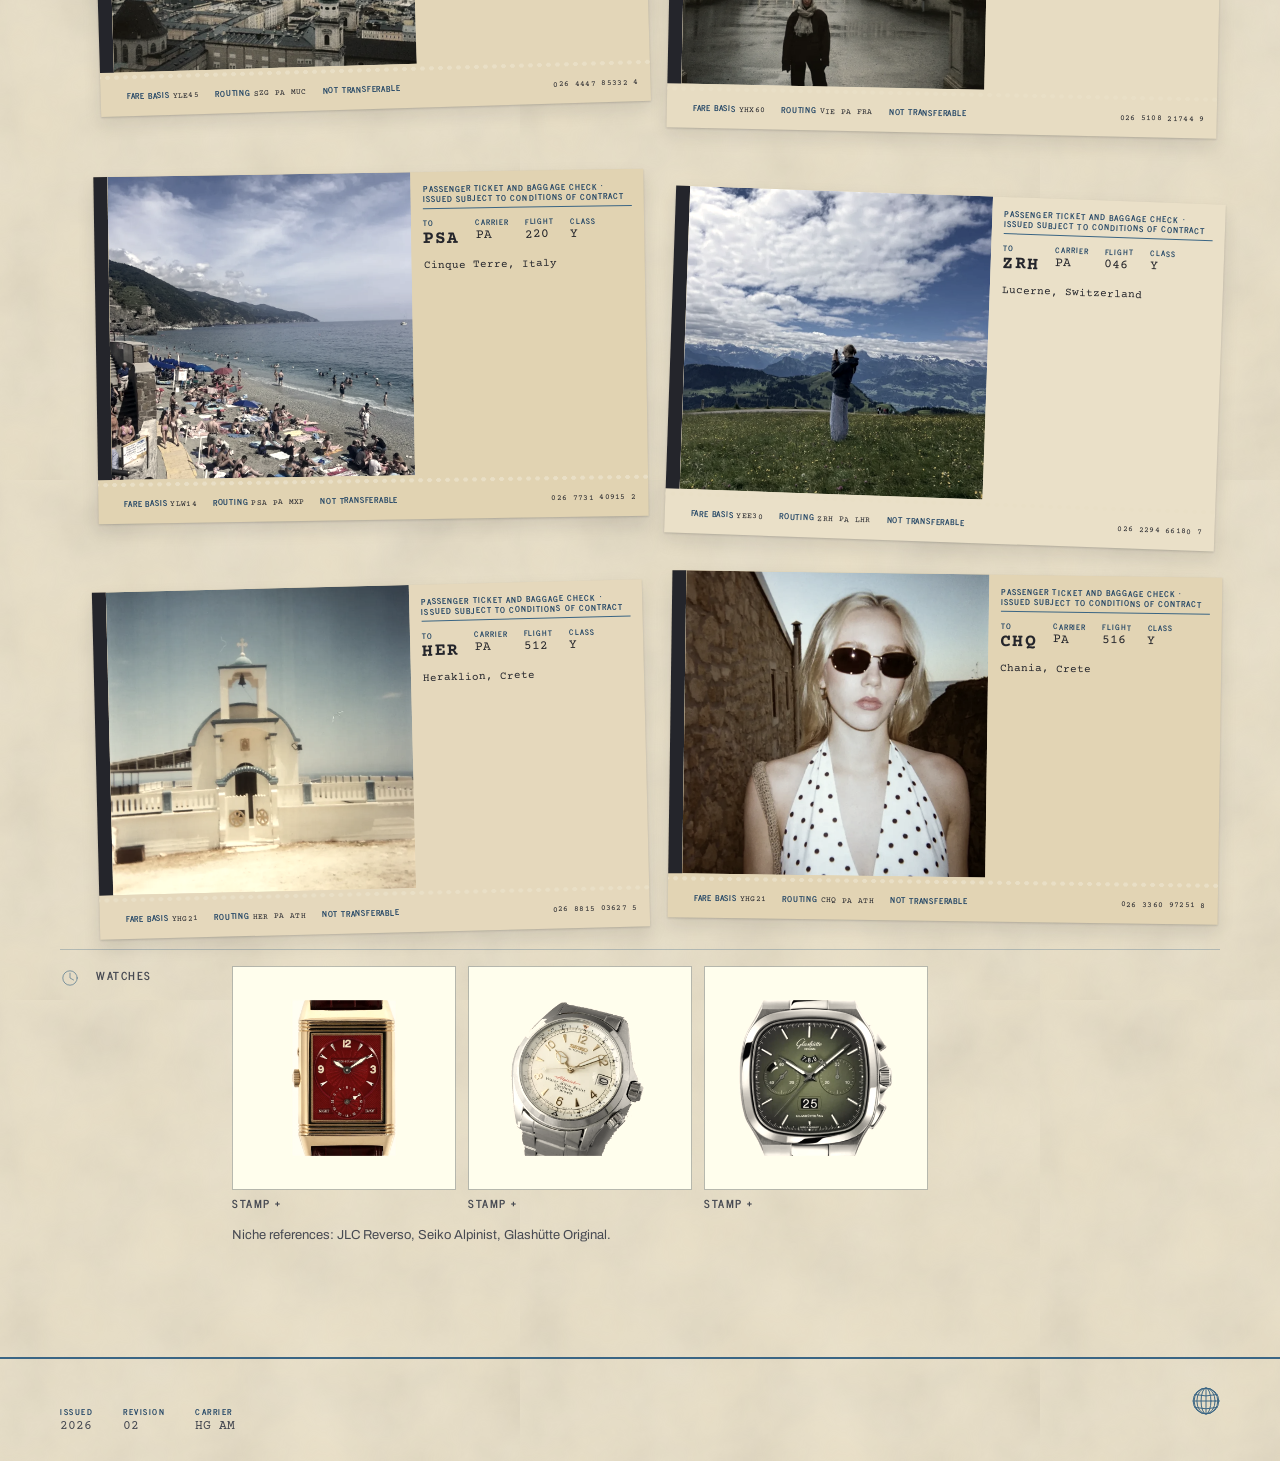
==== commit 46a1fd91: "Draw the chart itself when the About page is first looked at The map now starts blank and traces out" ====
--- a/about.html
+++ b/about.html
@@ -7,6 +7,10 @@
 <link rel="preconnect" href="https://fonts.googleapis.com">
 <link rel="preconnect" href="https://fonts.gstatic.com" crossorigin>
 <link href="https://fonts.googleapis.com/css2?family=News+Cycle:wght@400;700&family=Archivo:wght@400;500;600;700&family=Courier+Prime:wght@400;700&display=swap" rel="stylesheet">
+<!-- Before first paint: the drawing animations start from a blank chart, and
+     that blank state is scoped to .js so a visitor without JavaScript gets a
+     finished map instead of an empty one that never fills in. -->
+<script>document.documentElement.className += " js";</script>
 <link rel="stylesheet" href="css/tokens.css?v=2">
 <link rel="stylesheet" href="css/base.css?v=2">
 <link rel="stylesheet" href="css/layout.css?v=2">
@@ -59,9 +63,9 @@
     <div class="pa-map-wrap" data-route-map>
       <figure class="pa-chart">
         <svg viewBox="0 0 1000 621" role="img" aria-label="Chart of the continental United States with two marked home bases, Quad Cities in Iowa and Tulsa in Oklahoma, joined by a dashed route line.">
-          <use href="assets/us-outline.svg#us-grid" fill="none" stroke="#3A6584" stroke-width="0.8" opacity="0.18"></use>
-          <use href="assets/us-outline.svg#us" fill="#EFE6CE" stroke="#3A6584" stroke-width="1.8" stroke-linejoin="round" stroke-linecap="round"></use>
-          <use href="assets/us-outline.svg#us-rivers" fill="none" stroke="#6E9DBE" stroke-width="1.4" stroke-linecap="round" stroke-linejoin="round"></use>
+          <use class="pa-map-grid" href="assets/us-outline.svg#us-grid" fill="none" stroke="#3A6584" stroke-width="0.8" opacity="0.18"></use>
+          <use class="pa-map-land" href="assets/us-outline.svg#us" fill="#EFE6CE" stroke="#3A6584" stroke-width="1.8" stroke-linejoin="round" stroke-linecap="round"></use>
+          <use class="pa-map-rivers" href="assets/us-outline.svg#us-rivers" fill="none" stroke="#6E9DBE" stroke-width="1.4" stroke-linecap="round" stroke-linejoin="round"></use>
           <defs>
             <clipPath id="route-reveal">
               <rect class="pa-route-wipe" x="498" y="225" width="126" height="160"></rect>
@@ -70,6 +74,14 @@
           <g clip-path="url(#route-reveal)">
             <path d="M 511.1 371.9 Q 546 295 608.2 238.1" fill="none" stroke="#A8342F" stroke-width="3" stroke-dasharray="10 8" stroke-linecap="round"></path>
             <polygon points="11,0 -7,6.5 -7,-6.5" fill="#A8342F" transform="translate(552.8 300) rotate(126)"></polygon>
+          </g>
+          <!-- Rides the leading edge of the reveal, so the aircraft appears to
+               draw the route rather than follow a line already there. Same
+               silhouette as the Contact jacket. Centred on its own origin
+               because offset-path puts the element origin on the path. -->
+          <g class="pa-route-plane" aria-hidden="true">
+            <path d="M48 4h4l2 13 26 7v4l-26-3 1 9 8 5v3l-11-3-11 3v-3l8-5 1-9-26 3v-4l26-7z"
+                  fill="#A8342F" transform="scale(.52) translate(-51 -20.5)"></path>
           </g>
         </svg>
 
--- a/css/route-map.css
+++ b/css/route-map.css
@@ -140,10 +140,63 @@
 .pa-route-wipe { transform: scaleX(0); transform-origin: 624px 0; }
 
 .pa-map-wrap.is-drawn .pa-route-wipe {
-  animation: pa-route-draw 820ms cubic-bezier(.33, 0, .2, 1) forwards;
+  animation: pa-route-draw 820ms cubic-bezier(.33, 0, .2, 1) 2000ms forwards;
 }
 
 @keyframes pa-route-draw { to { transform: scaleX(1); } }
+
+/* The aircraft flies the same 820ms as the reveal, so it sits on the leading
+   edge of the line rather than chasing one already drawn.
+
+   The path here is the route REVERSED. offset-distance always runs from the
+   path's start to its end, and the route is authored Tulsa to Quad Cities,
+   so reversing the data lets the plane travel 0 to 100 percent in the
+   direction the move actually happened. Animating 100 to 0 instead would
+   have left offset-rotate pointing the nose backwards.
+
+   offset-rotate "auto 90deg" because the silhouette is drawn nose-up, while
+   auto alone aligns an element's +X axis to the path. */
+.pa-route-plane {
+  offset-path: path("M 608.2 238.1 Q 546 295 511.1 371.9");
+  offset-rotate: auto 90deg;
+  offset-distance: 0%;
+  opacity: 0;
+}
+
+.pa-map-wrap.is-drawn .pa-route-plane {
+  /* A 5s cycle with the flight compressed into the first 16.4% of it, which
+     is the original 820ms. CSS has no delay BETWEEN iterations, only before
+     the first, so the pause is built into the keyframes: the plane reaches
+     the end at 16.4% and simply holds there, invisible, until the cycle
+     restarts.
+
+     Two animations rather than one because they need different timing. The
+     easing belongs to the flight alone, so it is declared on the 0% keyframe
+     of pa-plane-fly; the overall animation runs linear so that easing is not
+     applied twice over the full five seconds. */
+  animation: pa-plane-fly 5s linear 2000ms infinite,
+             pa-plane-fade 5s linear 2000ms infinite;
+}
+
+/* A plane crossing underneath an open station log looks like a glitch, and
+   that card is the one moment someone is reading rather than glancing. */
+.pa-map-wrap.has-open .pa-route-plane { animation-play-state: paused; }
+
+/* Fades out on arrival instead of parking on top of the Tulsa pin. What the
+   chart is left with is the static composition the page was designed around. */
+@keyframes pa-plane-fly {
+  0%     { offset-distance: 0%;   animation-timing-function: cubic-bezier(.33, 0, .2, 1); }
+  16.4%  { offset-distance: 100%; }
+  100%   { offset-distance: 100%; }
+}
+
+@keyframes pa-plane-fade {
+  0%     { opacity: 0; }
+  2.4%   { opacity: 1; }
+  13.5%  { opacity: 1; }
+  16.4%  { opacity: 0; }
+  100%   { opacity: 0; }
+}
 
 /* The dots pop after the line reaches them. The pin itself carries the
    positioning transform, so the animation goes on the dot inside it, which
@@ -152,8 +205,8 @@
 .pa-map-wrap.is-drawn .pa-pin .dot {
   animation: pa-dot-in 380ms cubic-bezier(.2, 1.5, .4, 1) backwards;
 }
-.pa-map-wrap.is-drawn .pa-pin[data-station="quad-cities"] .dot { animation-delay: 240ms; }
-.pa-map-wrap.is-drawn .pa-pin[data-station="tulsa"] .dot { animation-delay: 700ms; }
+.pa-map-wrap.is-drawn .pa-pin[data-station="quad-cities"] .dot { animation-delay: 2240ms; }
+.pa-map-wrap.is-drawn .pa-pin[data-station="tulsa"] .dot { animation-delay: 2700ms; }
 
 @keyframes pa-dot-in { from { transform: scale(0); } }
 
@@ -165,4 +218,67 @@
   .pa-route-wipe,
   .pa-map-wrap.is-drawn .pa-route-wipe { transform: scaleX(1); animation: none; }
   .pa-map-wrap.is-drawn .pa-pin .dot { animation: none; }
-}
+  .pa-route-plane,
+  .pa-map-wrap.is-drawn .pa-route-plane { animation: none; opacity: 0; }
+}
+
+/* ---- Drawing the chart ---------------------------------------------------
+   The three map layers are single paths, so a dash pattern runs continuously
+   through their subpaths and the chart traces like one pen rather than every
+   piece appearing at once. Each layer needs its OWN dash length, measured with
+   getTotalLength, or they draw at wildly different rates: the graticule is
+   11268 units, the coastline 5959, the rivers 646.
+
+   stroke-dasharray and stroke-dashoffset are inherited SVG properties, which
+   is what makes this possible at all - set on the <use>, they reach the paths
+   inside the external sprite, which an ordinary selector could not.
+
+   The blank state is scoped to .js. Without scripting the chart is simply
+   finished, and nothing here ever runs. It also removes a flash the route
+   reveal had on its own: previously the finished line was visible until the
+   observer fired, then jumped back to blank to animate. */
+.js .pa-map-grid   { stroke-dasharray: 11268; stroke-dashoffset: 11268; }
+.js .pa-map-land   { stroke-dasharray: 5959;  stroke-dashoffset: 5959; fill-opacity: 0; }
+.js .pa-map-rivers { stroke-dasharray: 646;   stroke-dashoffset: 646; }
+.js .pa-route-wipe { transform: scaleX(0); }
+
+/* Drawn the way a chart is actually made: reference frame, then coastline and
+   borders, then water, then the land fills in behind it all. */
+.js .pa-map-wrap.is-drawn .pa-map-grid {
+  animation: pa-trace 900ms linear forwards;
+}
+.js .pa-map-wrap.is-drawn .pa-map-land {
+  animation: pa-trace 1450ms cubic-bezier(.4, 0, .5, 1) 250ms forwards,
+             pa-land-fill 450ms ease-out 1500ms forwards;
+}
+.js .pa-map-wrap.is-drawn .pa-map-rivers {
+  animation: pa-trace 450ms ease-out 1400ms forwards;
+}
+
+/* The whole pin, not just its dot. Labels hanging over a half-drawn empty
+   chart look like leftovers rather than part of the composition, so the plate
+   arrives with the station it names. Opacity only: the pin's transform is
+   carrying its position on the chart and must not be touched. */
+.js .pa-pin { opacity: 0; }
+.js .pa-map-wrap.is-drawn .pa-pin { animation: pa-pin-in 300ms ease-out forwards; }
+.js .pa-map-wrap.is-drawn .pa-pin[data-station="quad-cities"] { animation-delay: 2240ms; }
+.js .pa-map-wrap.is-drawn .pa-pin[data-station="tulsa"] { animation-delay: 2700ms; }
+
+@keyframes pa-pin-in { to { opacity: 1; } }
+
+@keyframes pa-trace     { to { stroke-dashoffset: 0; } }
+@keyframes pa-land-fill { to { fill-opacity: 1; } }
+
+@media (prefers-reduced-motion: reduce) {
+  .js .pa-map-grid,
+  .js .pa-map-land,
+  .js .pa-map-rivers {
+    stroke-dasharray: none;
+    stroke-dashoffset: 0;
+    fill-opacity: 1;
+    animation: none;
+  }
+  .js .pa-route-wipe { transform: scaleX(1); }
+  .js .pa-pin,
+  .js .pa-map-wrap.is-drawn .pa-pin { opacity: 1; animation: none; }
+}
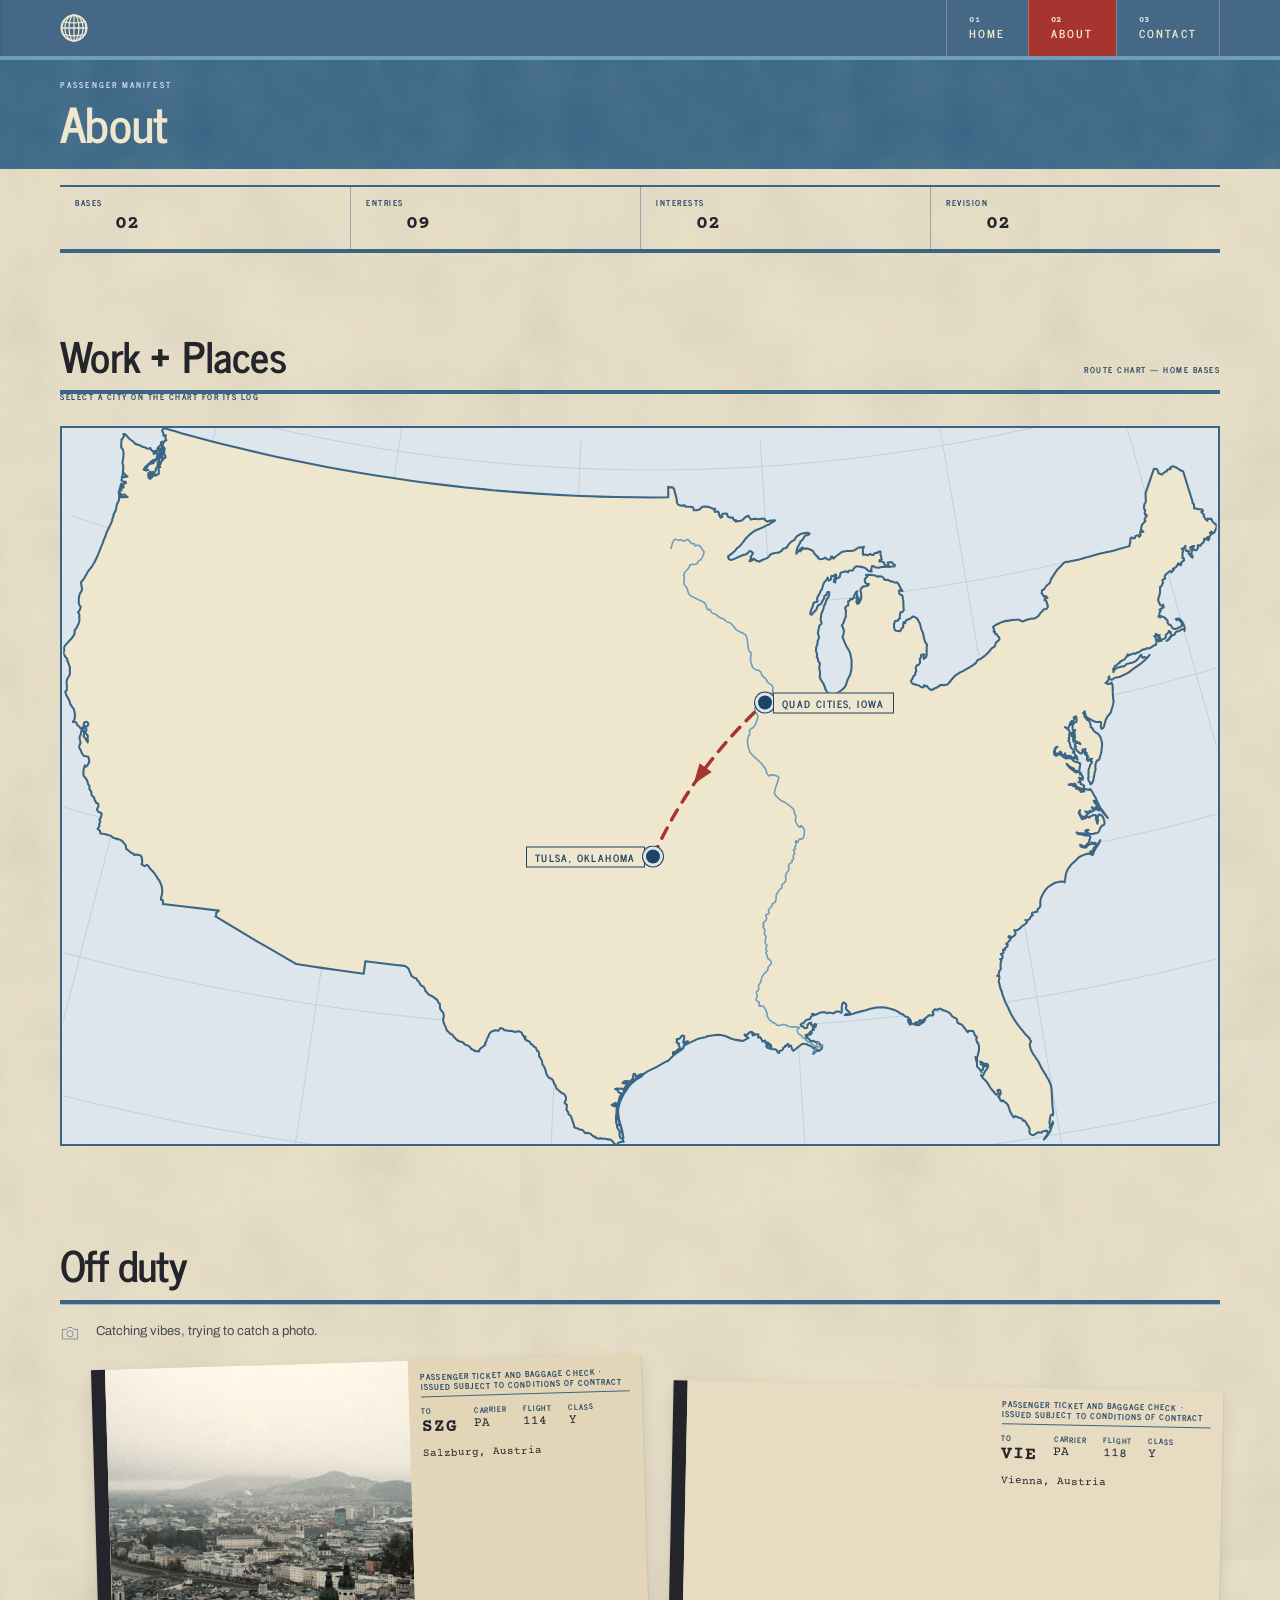
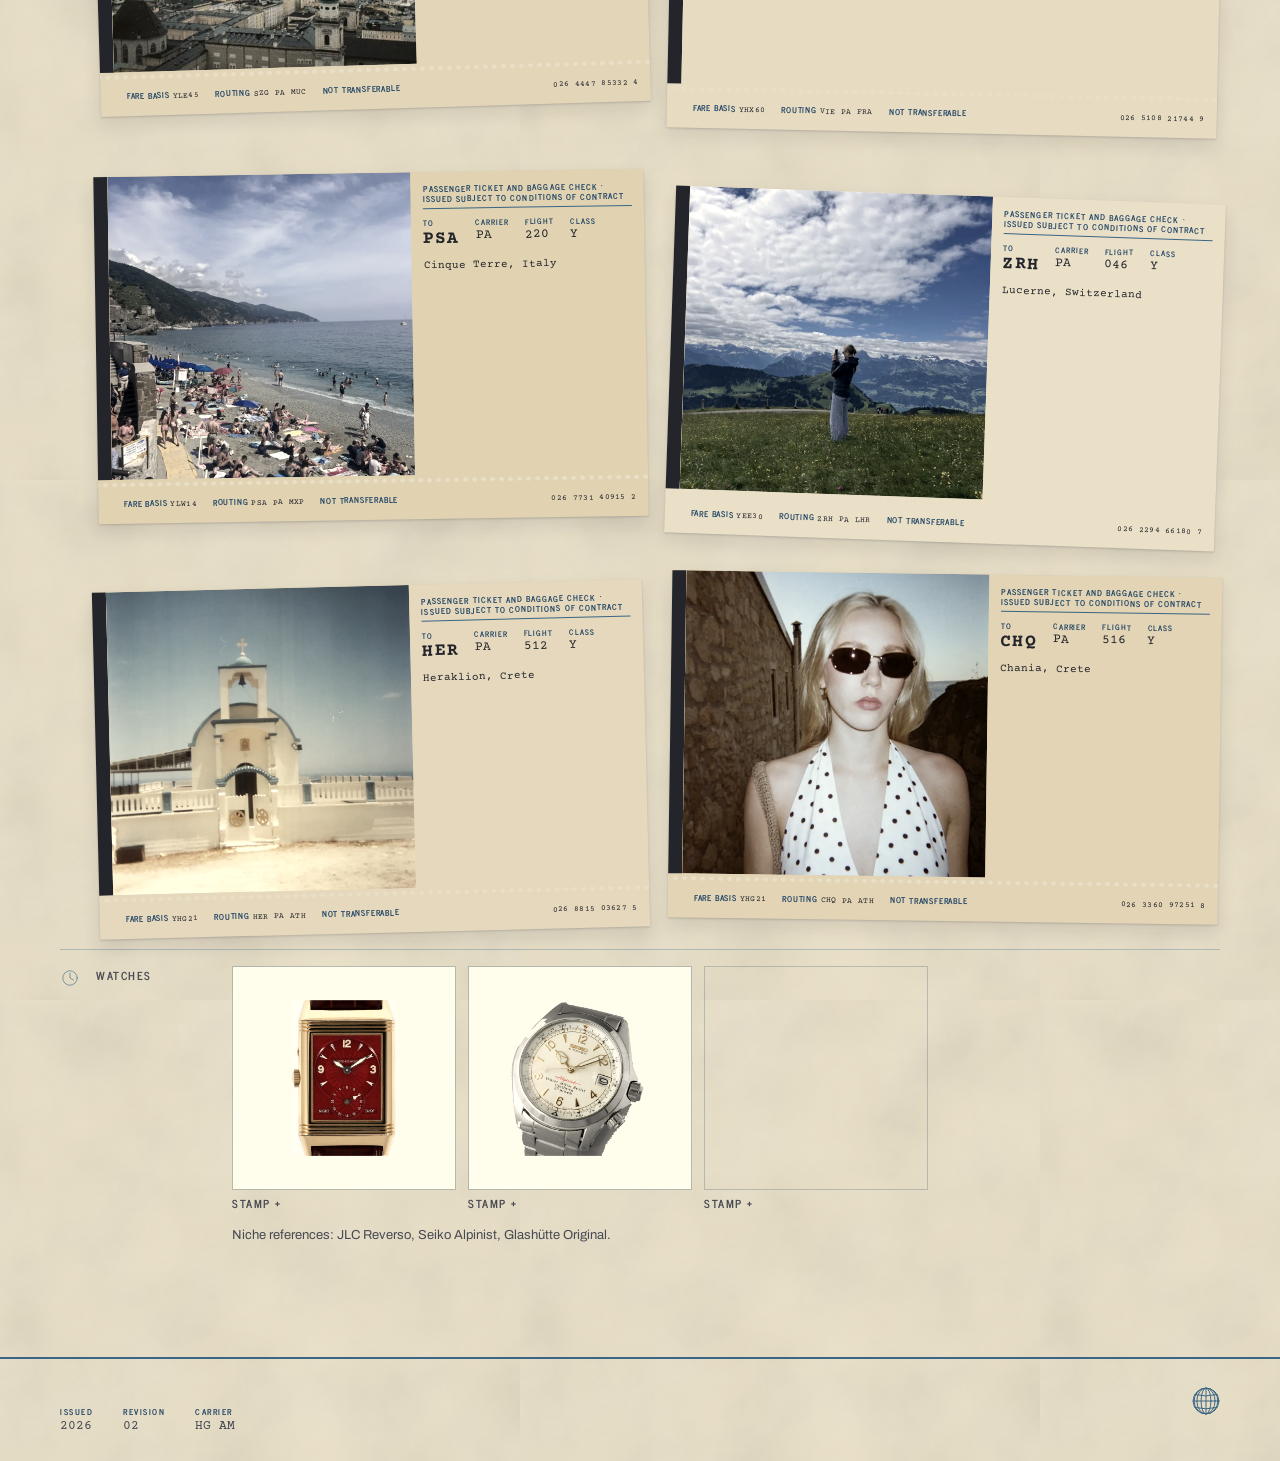
==== commit 15dae9d1: "Flap the data strips, and re-run them every five seconds The cover already had a departure board on " ====
--- a/about.html
+++ b/about.html
@@ -42,10 +42,10 @@
   </div>
   <div class="pa-shell">
     <dl class="pa-fields">
-      <div><dt class="pa-label">Bases</dt><dd class="pa-data">02</dd></div>
-      <div><dt class="pa-label">Entries</dt><dd class="pa-data">09</dd></div>
-      <div><dt class="pa-label">Interests</dt><dd class="pa-data">02</dd></div>
-      <div><dt class="pa-label">Revision</dt><dd class="pa-data">02</dd></div>
+      <div><dt class="pa-label">Bases</dt><dd class="pa-data" data-flap>02</dd></div>
+      <div><dt class="pa-label">Entries</dt><dd class="pa-data" data-flap>09</dd></div>
+      <div><dt class="pa-label">Interests</dt><dd class="pa-data" data-flap>02</dd></div>
+      <div><dt class="pa-label">Revision</dt><dd class="pa-data" data-flap>02</dd></div>
     </dl>
   </div>
 </header>
@@ -128,7 +128,7 @@
       <svg><use href="assets/icons.svg#pa-camera"></use></svg>
       <div>
         <p class="pa-note" style="margin-bottom:20px">Catching vibes, trying to catch a photo.</p>
-        <div class="pa-stubs">
+        <div class="pa-stubs" data-reveal="is-fallen">
           <div class="pa-stub">
             <div class="pa-stub-top">
               <span class="pa-stub-edge"></span>
@@ -263,7 +263,7 @@
       <svg><use href="assets/icons.svg#pa-clock"></use></svg>
       <p>Watches</p>
       <div>
-        <div class="pa-watches">
+        <div class="pa-watches" data-reveal="is-set">
       <details>
         <summary>
           <img src="assets/images/watches/jlc-reverso.webp" alt="Jaeger-LeCoultre Reverso in yellow gold with a red guilloche dial" width="800" height="800" loading="lazy" decoding="async">
@@ -321,5 +321,7 @@
   </div>
 </footer>
 <script src="js/route-map.js" defer></script>
+<script src="js/reveal.js" defer></script>
+<script src="js/splitflap.js" defer></script>
 </body>
 </html>
--- a/css/components.css
+++ b/css/components.css
@@ -589,3 +589,73 @@
   .pa-hobby > p,
   .pa-hobby > div { grid-column: 2; }
 }
+
+/* ---- Watches settling in -------------------------------------------------
+   Deliberately a different motion from the ticket stubs. Paper falls; objects
+   get set down. These come from slightly above and slightly oversize and
+   settle to rest, which reads as placement rather than drift, and keeps the
+   two rows from feeling like the same effect applied twice.
+
+   Same reasoning as the stubs on fill-mode: "backwards" and no "forwards", so
+   the finished animation does not outrank the hover transform below. */
+.js .pa-watches:not(.is-set) > details { opacity: 0; }
+
+.js .pa-watches.is-set > details {
+  animation: pa-watch-set 560ms cubic-bezier(.2, .72, .28, 1) backwards;
+}
+.js .pa-watches.is-set > details:nth-child(1) { animation-delay: 0ms; }
+.js .pa-watches.is-set > details:nth-child(2) { animation-delay: 120ms; }
+.js .pa-watches.is-set > details:nth-child(3) { animation-delay: 240ms; }
+
+@keyframes pa-watch-set {
+  from { opacity: 0; transform: translateY(-10px) scale(1.035); }
+  to   { opacity: 1; transform: none; }
+}
+
+/* These open a stamp card on click, so they should answer the pointer. */
+@media (hover: hover) {
+  .pa-watches summary img {
+    transition: transform 200ms cubic-bezier(.2, .7, .3, 1),
+                box-shadow 200ms cubic-bezier(.2, .7, .3, 1);
+  }
+  .pa-watches summary:hover img {
+    transform: translateY(-3px) scale(1.015);
+    box-shadow: 0 8px 18px rgba(20, 24, 29, .14);
+  }
+}
+
+@media (prefers-reduced-motion: reduce) {
+  .js .pa-watches:not(.is-set) > details,
+  .js .pa-watches.is-set > details { opacity: 1; animation: none; }
+  .pa-watches summary img { transition: none; }
+  .pa-watches summary:hover img { transform: none; }
+}
+
+/* ---- Split-flap cells ----------------------------------------------------
+   One span per character, written by js/splitflap.js. inline-block with a
+   tabular width so a glyph swap can never nudge its neighbours sideways
+   mid-flap; Courier Prime is already monospace, but font-variant-numeric
+   makes the intent explicit and survives a future font change.
+
+   The landing tint is the existing stamp red at low strength, gone in 400ms.
+   It reads as the flap catching the light rather than as a new colour in the
+   palette, and because it is transient it does not count against the
+   one-or-two-uses-of-red rule the system is built on. */
+.pa-flap {
+  display: inline-block;
+  font-variant-numeric: tabular-nums;
+}
+
+.pa-flap.is-set {
+  animation: pa-flap-land 400ms ease-out;
+}
+
+@keyframes pa-flap-land {
+  0%   { transform: translateY(-9%) scaleY(.88); color: var(--pa-stamp); }
+  55%  { transform: none; }
+  100% { color: inherit; }
+}
+
+@media (prefers-reduced-motion: reduce) {
+  .pa-flap.is-set { animation: none; }
+}
--- a/css/boarding-stub.css
+++ b/css/boarding-stub.css
@@ -178,3 +178,53 @@
   .pa-stub { transition: none; }
   .pa-stub:hover { transform: rotate(var(--stub-tilt, 0deg)); }
 }
+
+/* ---- Falling in ----------------------------------------------------------
+   Each stub drifts down to its resting angle, one after another, the way loose
+   paper actually falls: a sideways drift that overshoots and comes back, and
+   a long decelerating ease rather than a bounce. A bounce reads as rubber; air
+   resistance reads as paper.
+
+   The angles come from each card's own --stub-tilt, so every stub lands on the
+   angle it already had rather than all settling flat.
+
+   Deliberately NOT animation-fill-mode: forwards. A finished animation keeps
+   overriding the property it animated, which would outrank the :hover
+   transform and silently kill the hover lift. "backwards" holds the start
+   state through the stagger delay and then lets the element fall back to its
+   normal styles, which are identical to the final frame. */
+.js .pa-stubs:not(.is-fallen) .pa-stub { opacity: 0; }
+
+.js .pa-stubs.is-fallen .pa-stub {
+  animation: pa-stub-fall 2200ms linear backwards;
+}
+
+.js .pa-stubs.is-fallen .pa-stub:nth-child(1) { animation-delay: 0ms; }
+.js .pa-stubs.is-fallen .pa-stub:nth-child(2) { animation-delay: 240ms; }
+.js .pa-stubs.is-fallen .pa-stub:nth-child(3) { animation-delay: 480ms; }
+.js .pa-stubs.is-fallen .pa-stub:nth-child(4) { animation-delay: 720ms; }
+.js .pa-stubs.is-fallen .pa-stub:nth-child(5) { animation-delay: 960ms; }
+.js .pa-stubs.is-fallen .pa-stub:nth-child(6) { animation-delay: 1200ms; }
+
+@keyframes pa-stub-fall {
+  /* Paced by the keyframes rather than by one easing curve, because a single
+     bezier front-loaded the drop: the card had already covered most of the
+     distance while it was still invisible, so only the last 36px were ever
+     seen. The animation runs linear and the stops below do the shaping.
+
+     Four sway reversals over a near-steady descent, which is what a leaf
+     actually does - it is the side-to-side, not the falling, that reads as
+     air. Only the last segment decelerates, as the card comes to rest. */
+  0%   { opacity: 0; transform: translate(22px, -110px) rotate(calc(var(--stub-tilt, 0deg) + 10deg)); }
+  12%  { opacity: 1; }
+  30%  { transform: translate(-7px, -74px) rotate(calc(var(--stub-tilt, 0deg) - 4deg)); }
+  55%  { transform: translate(15px, -42px) rotate(calc(var(--stub-tilt, 0deg) + 5deg)); }
+  80%  { transform: translate(-6px, -15px) rotate(calc(var(--stub-tilt, 0deg) - 2deg));
+         animation-timing-function: cubic-bezier(.3, .7, .4, 1); }
+  100% { opacity: 1; transform: translate(0, 0) rotate(var(--stub-tilt, 0deg)); }
+}
+
+@media (prefers-reduced-motion: reduce) {
+  .js .pa-stubs:not(.is-fallen) .pa-stub,
+  .js .pa-stubs.is-fallen .pa-stub { opacity: 1; animation: none; }
+}
